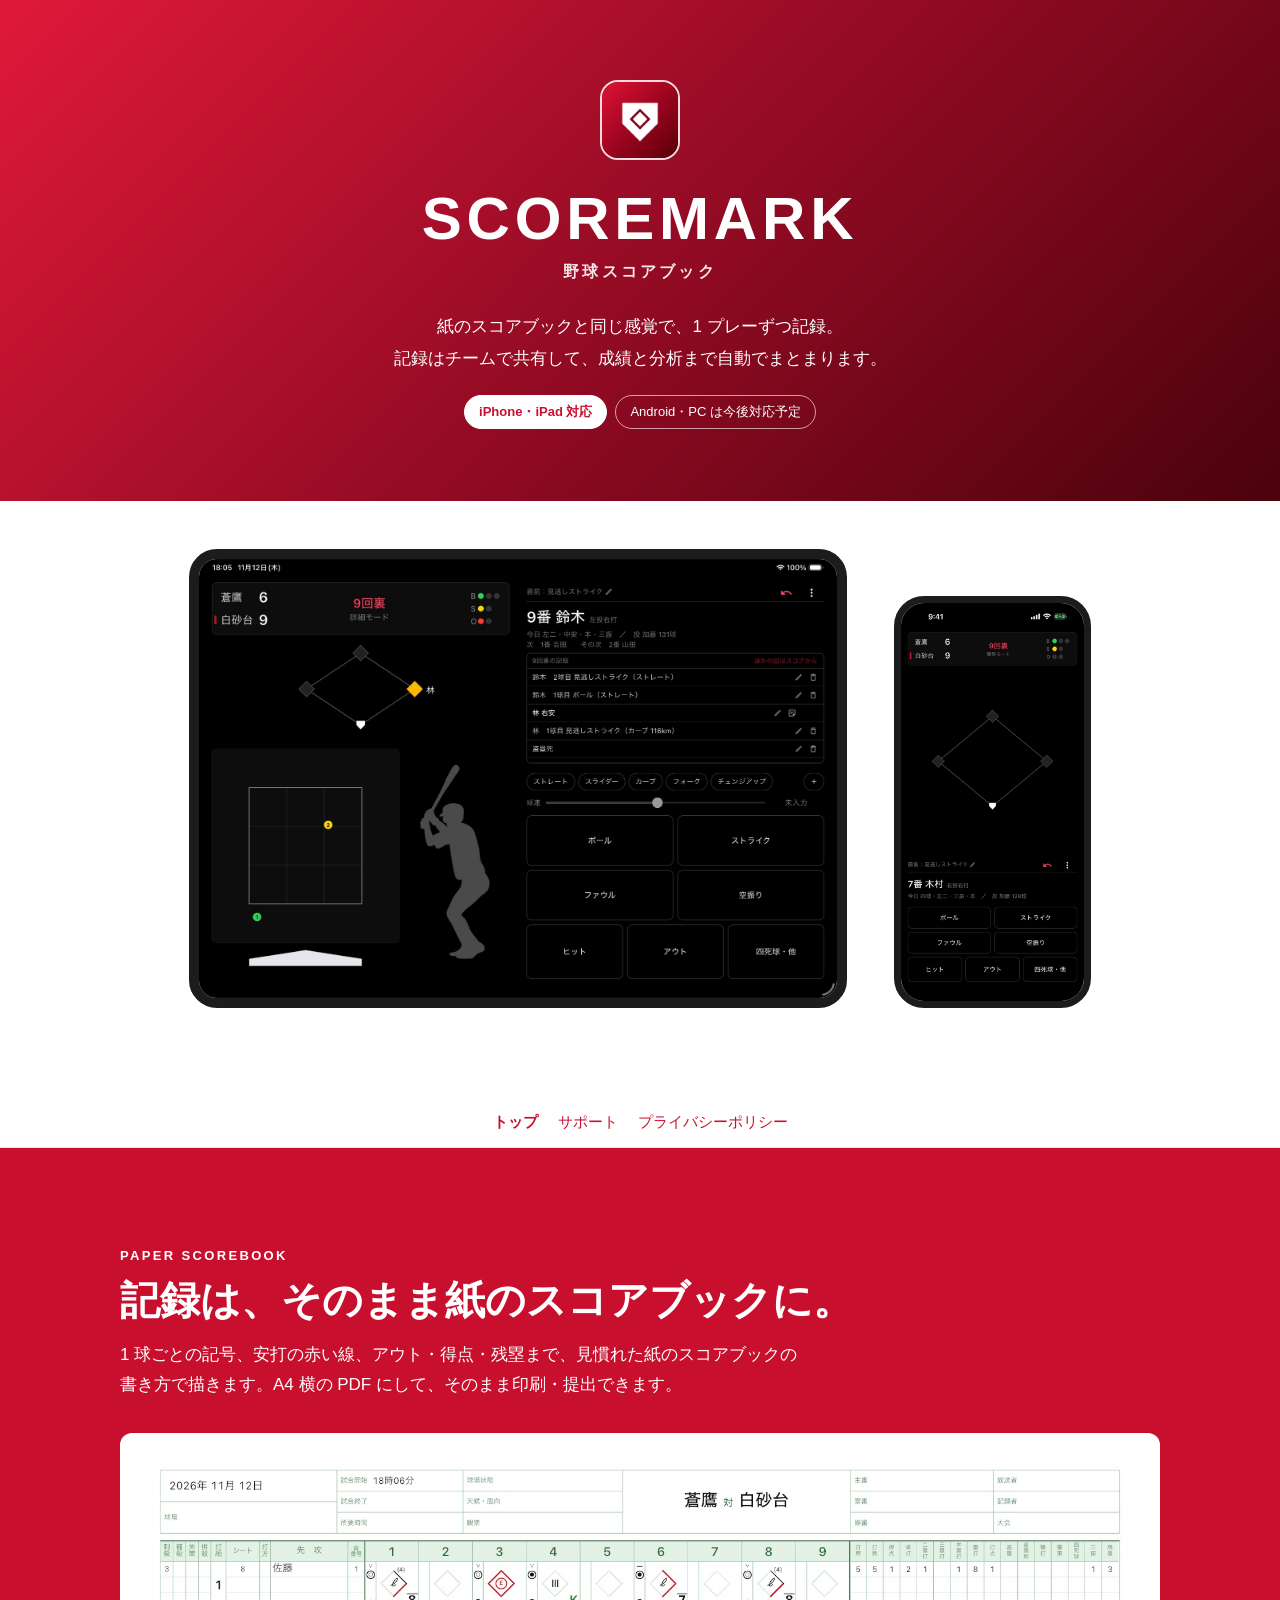
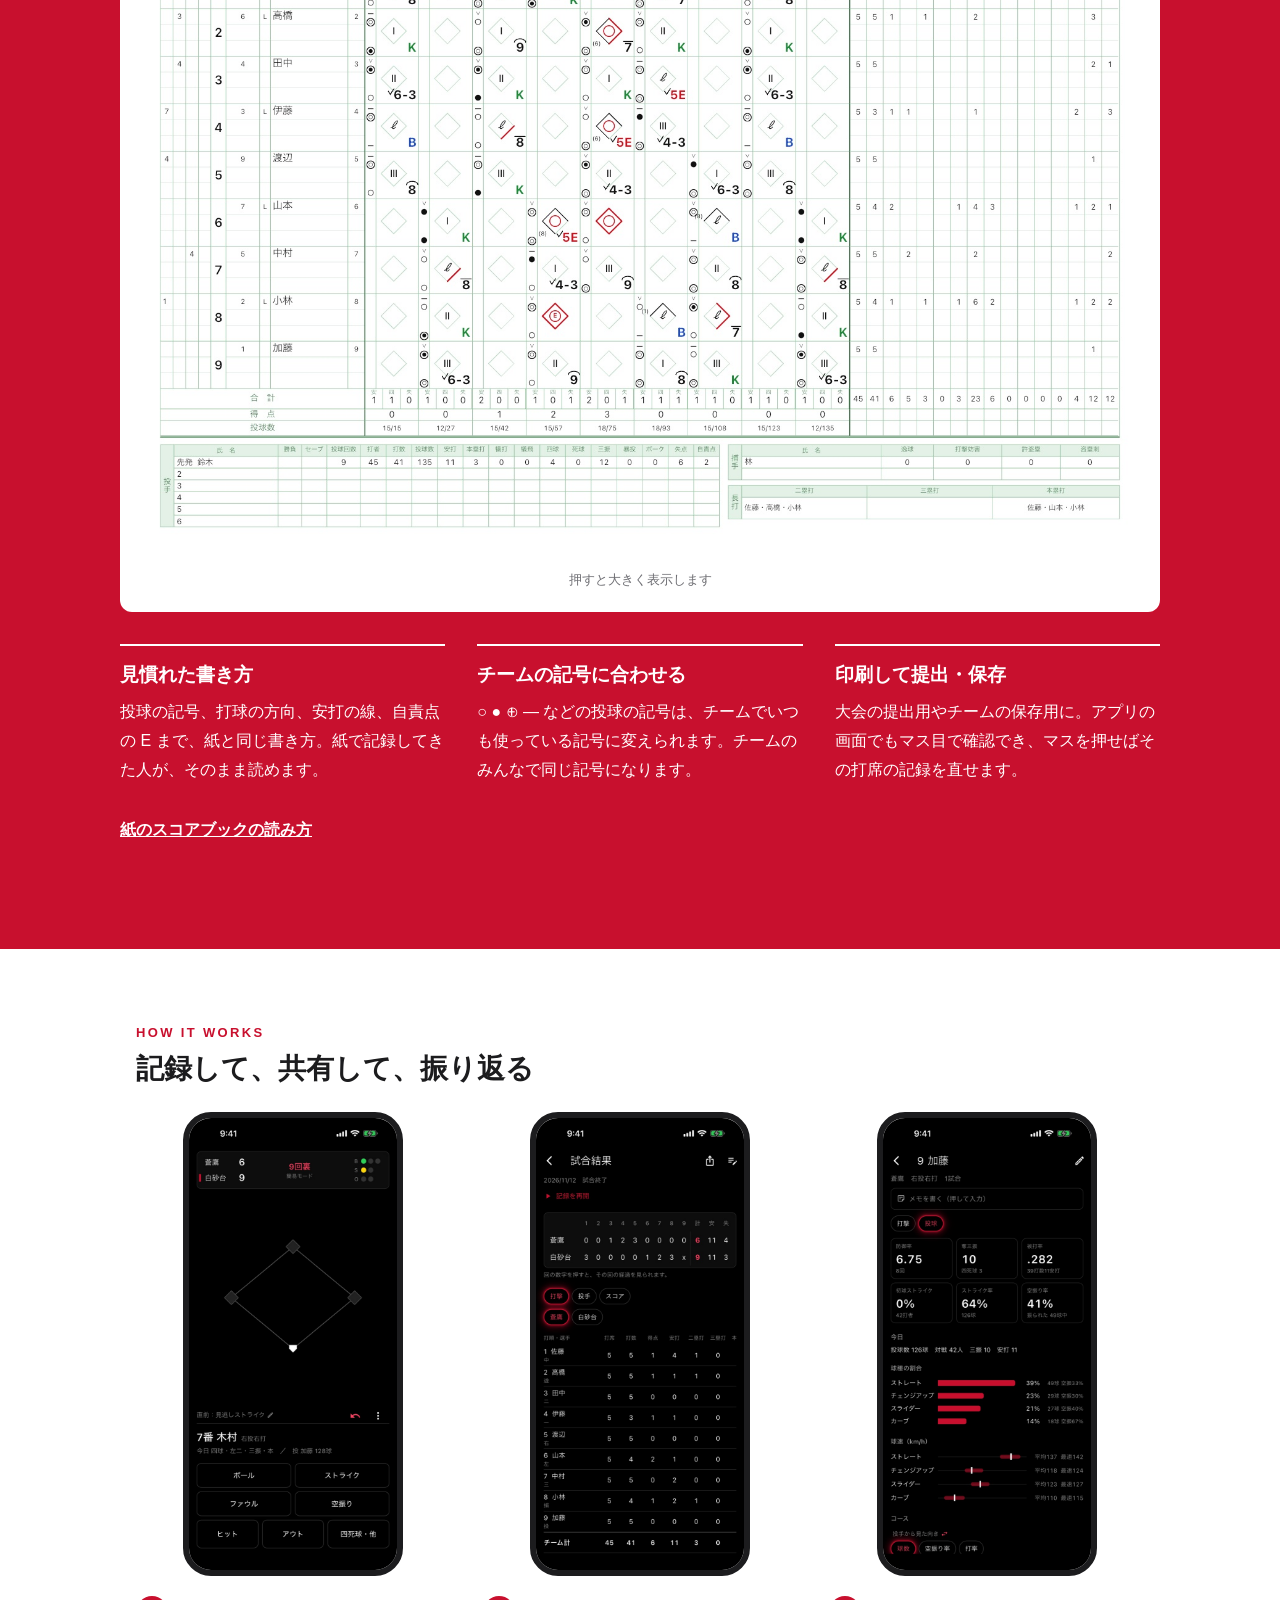
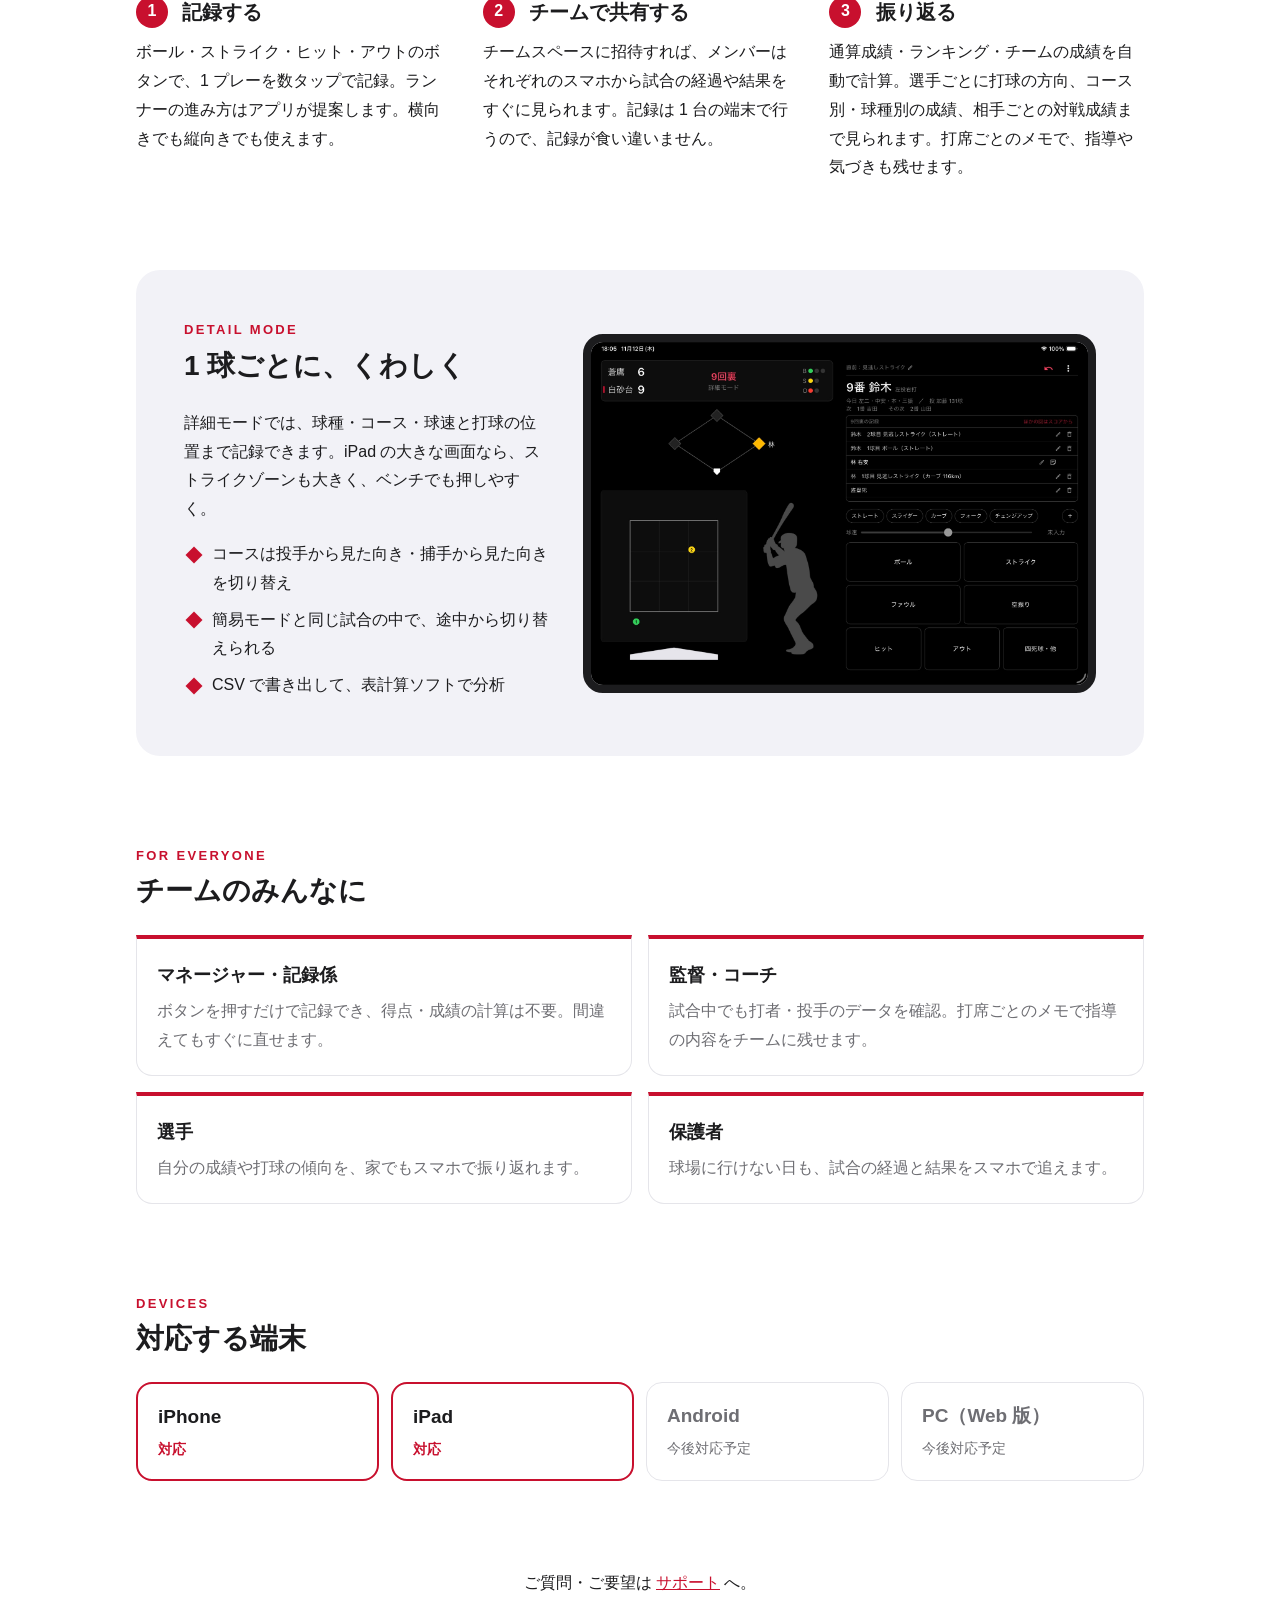
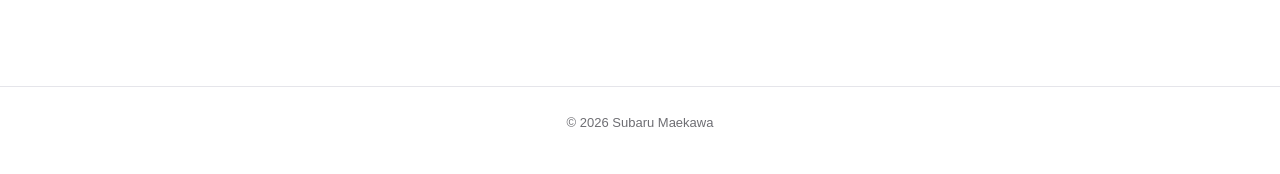
==== index.html @ ed5fb6fb "SCOREMARK の公開ページ（トップ・サポート・プライバシーポリシー） Co-Authored-By: Claude Opus 5.5 <noreply@anthropic.com>" ====
<!doctype html>
<html lang="ja">
<head>
  <meta charset="utf-8">
  <meta name="viewport" content="width=device-width, initial-scale=1">
  <title>SCOREMARK | 野球スコアブック</title>
  <meta name="description" content="SCOREMARK は、野球のスコアを 1 プレーずつ記録し、紙のスコアブックの形で印刷・チームで共有・振り返りができるスコアブックアプリです。">
  <meta name="theme-color" content="#C8102E">
  <link rel="icon" href="icon.png">
  <link rel="stylesheet" href="style.css">
</head>
<body>
  <header class="top-hero">
    <div class="top-hero-band">
    <div class="top-hero-text">
      <img class="top-icon" src="icon.png" alt="SCOREMARK のアイコン">
      <h1 class="wordmark">SCOREMARK</h1>
      <p class="tagline">野球スコアブック</p>
      <p class="top-lead"><span>紙のスコアブックと同じ感覚で、</span><span>1 プレーずつ記録。</span><br><span>記録はチームで共有して、</span><span>成績と分析まで</span><span>自動でまとまります。</span></p>
      <ul class="devices-badge">
        <li class="on">iPhone・iPad 対応</li>
        <li>Android・PC は今後対応予定</li>
      </ul>
    </div>
    </div>
    <div class="hero-devices">
      <img class="land" src="images/ipad.jpg" alt="iPad の横向きの記録画面（詳細モード）。ランナー、ストライクゾーンと投球の位置、球種・球速の入力" width="1600" height="1103">
      <img class="phone" src="images/record.jpg" alt="iPhone の縦向きの記録画面（簡易モード）。上にスコア、中央にランナーのダイヤモンド、下に入力ボタン" width="598" height="1300">
    </div>
  </header>

  <nav>
    <a href="./" aria-current="page">トップ</a>
    <a href="support.html">サポート</a>
    <a href="privacy.html">プライバシーポリシー</a>
  </nav>

  <section class="paper-band" aria-labelledby="paper-title">
    <div class="paper-inner">
      <p class="eyebrow">PAPER SCOREBOOK</p>
      <h2 class="section-title" id="paper-title"><span>記録は、そのまま</span><span>紙のスコアブックに。</span></h2>
      <p class="paper-lead">1 球ごとの記号、安打の赤い線、アウト・得点・残塁まで、見慣れた紙のスコアブックの書き方で描きます。A4 横の PDF にして、そのまま印刷・提出できます。</p>
      <figure class="paper-sheet">
        <a href="images/paper.jpg" id="paper-open"><img src="images/paper.jpg" alt="アプリが作った紙のスコアブック。打順と回のマスに、投球の記号、安打の線、アウトや得点の印が書かれている" width="1620" height="1146" loading="lazy"></a>
        <figcaption>押すと大きく表示します</figcaption>
      </figure>
      <ul class="paper-points">
        <li>
          <h3>見慣れた書き方</h3>
          <p>投球の記号、打球の方向、安打の線、自責点の E まで、紙と同じ書き方。紙で記録してきた人が、そのまま読めます。</p>
        </li>
        <li>
          <h3>チームの記号に合わせる</h3>
          <p>○ ● ⊕ ― などの投球の記号は、チームでいつも使っている記号に変えられます。チームのみんなで同じ記号になります。</p>
        </li>
        <li>
          <h3>印刷して提出・保存</h3>
          <p>大会の提出用やチームの保存用に。アプリの画面でもマス目で確認でき、マスを押せばその打席の記録を直せます。</p>
        </li>
      </ul>
      <p class="paper-more"><a href="support.html#scorebook">紙のスコアブックの読み方</a></p>
    </div>
  </section>

  <main class="wide">
    <section>
      <p class="eyebrow">HOW IT WORKS</p>
      <h2 class="section-title">記録して、共有して、振り返る</h2>
      <ol class="steps">
        <li>
          <img class="phone" src="images/record.jpg" alt="記録画面" width="598" height="1300" loading="lazy">
          <span class="step-no">1</span>
          <h3>記録する</h3>
          <p>ボール・ストライク・ヒット・アウトのボタンで、1 プレーを数タップで記録。ランナーの進み方はアプリが提案します。横向きでも縦向きでも使えます。</p>
        </li>
        <li>
          <img class="phone" src="images/result.jpg" alt="試合結果の画面。回ごとの得点と打撃成績" width="598" height="1300" loading="lazy">
          <span class="step-no">2</span>
          <h3>チームで共有する</h3>
          <p>チームスペースに招待すれば、メンバーはそれぞれのスマホから試合の経過や結果をすぐに見られます。記録は 1 台の端末で行うので、記録が食い違いません。</p>
        </li>
        <li>
          <img class="phone" src="images/player.jpg" alt="選手のデータの画面。防御率や球種の割合のグラフ" width="598" height="1300" loading="lazy">
          <span class="step-no">3</span>
          <h3>振り返る</h3>
          <p>通算成績・ランキング・チームの成績を自動で計算。選手ごとに打球の方向、コース別・球種別の成績、相手ごとの対戦成績まで見られます。打席ごとのメモで、指導や気づきも残せます。</p>
        </li>
      </ol>
    </section>

    <section class="feature">
      <div class="feature-text">
        <p class="eyebrow">DETAIL MODE</p>
        <h2 class="section-title">1 球ごとに、くわしく</h2>
        <p>詳細モードでは、球種・コース・球速と打球の位置まで記録できます。iPad の大きな画面なら、ストライクゾーンも大きく、ベンチでも押しやすく。</p>
        <ul class="checks">
          <li>コースは投手から見た向き・捕手から見た向きを切り替え</li>
          <li>簡易モードと同じ試合の中で、途中から切り替えられる</li>
          <li>CSV で書き出して、表計算ソフトで分析</li>
        </ul>
      </div>
      <img class="tablet" src="images/ipad.jpg" alt="iPad の横向きの記録画面。ランナー、ストライクゾーンと投球の位置、球種・球速の入力" width="1600" height="1103" loading="lazy">
    </section>

    <section>
      <p class="eyebrow">FOR EVERYONE</p>
      <h2 class="section-title">チームのみんなに</h2>
      <div class="people">
        <div class="person">
          <h3>マネージャー・記録係</h3>
          <p>ボタンを押すだけで記録でき、得点・成績の計算は不要。間違えてもすぐに直せます。</p>
        </div>
        <div class="person">
          <h3>監督・コーチ</h3>
          <p>試合中でも打者・投手のデータを確認。打席ごとのメモで指導の内容をチームに残せます。</p>
        </div>
        <div class="person">
          <h3>選手</h3>
          <p>自分の成績や打球の傾向を、家でもスマホで振り返れます。</p>
        </div>
        <div class="person">
          <h3>保護者</h3>
          <p>球場に行けない日も、試合の経過と結果をスマホで追えます。</p>
        </div>
      </div>
    </section>

    <section>
      <p class="eyebrow">DEVICES</p>
      <h2 class="section-title">対応する端末</h2>
      <ul class="device-list">
        <li class="on"><b>iPhone</b><span>対応</span></li>
        <li class="on"><b>iPad</b><span>対応</span></li>
        <li><b>Android</b><span>今後対応予定</span></li>
        <li><b>PC（Web 版）</b><span>今後対応予定</span></li>
      </ul>
    </section>

    <section class="closing">
      <p>ご質問・ご要望は <a href="support.html">サポート</a> へ。</p>
    </section>
  </main>

  <!-- 紙のスコアブックの拡大表示（閉じるボタン・枠の外・Esc で閉じる） -->
  <dialog id="paper-view" class="viewer" aria-label="紙のスコアブックの拡大表示">
    <div class="viewer-bar">
      <span>紙のスコアブック</span>
      <button type="button" class="viewer-close">閉じる</button>
    </div>
    <div class="viewer-body">
      <img src="images/paper.jpg" alt="アプリが作った紙のスコアブック（拡大）" width="1620" height="1146">
    </div>
  </dialog>
  <script>
    (function () {
      var open = document.getElementById('paper-open');
      var view = document.getElementById('paper-view');
      if (!open || !view || typeof view.showModal !== 'function') return; // 使えないブラウザでは画像そのものを開く
      open.addEventListener('click', function (e) { e.preventDefault(); view.showModal(); });
      view.querySelector('.viewer-close').addEventListener('click', function () { view.close(); });
      view.addEventListener('click', function (e) { if (e.target === view) view.close(); });
    })();
  </script>

  <footer>
    &copy; 2026 Subaru Maekawa
  </footer>
</body>
</html>
---- style.css ----
/* SCOREMARK 公開ページ共通スタイル
   外部フォント・外部スクリプトは読み込まない（プライバシーポリシーとの整合のため） */

:root {
  --red: #C8102E;
  --red-text: #C8102E;
  --bg: #FFFFFF;
  --text: #1C1C1E;
  --sub: #6E6E73;
  --line: #E5E5EA;
  --card: #F2F2F7;
}

@media (prefers-color-scheme: dark) {
  :root {
    --red-text: #FF4060;
    --bg: #000000;
    --text: #F2F2F7;
    --sub: #A1A1A6;
    --line: #38383A;
    --card: #1C1C1E;
  }
}

* { box-sizing: border-box; }

html { -webkit-text-size-adjust: 100%; }

body {
  margin: 0;
  background: var(--bg);
  color: var(--text);
  font-family: -apple-system, BlinkMacSystemFont, "Hiragino Sans", "Hiragino Kaku Gothic ProN", "Noto Sans JP", "Yu Gothic", sans-serif;
  line-height: 1.8;
  font-size: 16px;
}

a { color: var(--red-text); }

/* 上部：アイコンと同じ赤のグラデーション（印象を残す場所なので広い面を赤に） */
.hero {
  background: linear-gradient(135deg, #E0193A, #5A0310);
  color: #FFFFFF;
  padding: 56px 16px 48px;
  text-align: center;
}
.hero img {
  width: 96px;
  height: 96px;
  border-radius: 22px;
  border: 2px solid rgba(255, 255, 255, 0.85);
}
.hero h1 {
  margin: 16px 0 4px;
  font-size: 32px;
  letter-spacing: 0.06em;
}
.hero p {
  margin: 0;
  font-size: 17px;
  font-weight: 600;
}
.hero.small { padding: 32px 16px 28px; }
.hero.small img { width: 64px; height: 64px; border-radius: 15px; }
.hero.small h1 { font-size: 24px; letter-spacing: 0.02em; }

nav {
  display: flex;
  justify-content: center;
  gap: 20px;
  padding: 12px 16px;
  border-bottom: 1px solid var(--line);
  font-size: 15px;
}
nav a { text-decoration: none; }
nav a[aria-current="page"] { font-weight: 700; }

main {
  max-width: 720px;
  margin: 0 auto;
  padding: 8px 16px 48px;
}

h2 {
  margin: 36px 0 8px;
  font-size: 20px;
  border-left: 4px solid var(--red);
  padding-left: 10px;
}
h3 { margin: 20px 0 4px; font-size: 17px; }

.lead { font-size: 17px; }
.sub { color: var(--sub); font-size: 14px; }

.features { list-style: none; padding: 0; margin: 16px 0; display: grid; gap: 10px; }
.features li {
  background: var(--card);
  border-radius: 12px;
  padding: 12px 16px;
}
.features b { display: block; }

.faq dt { font-weight: 700; margin-top: 20px; }
.faq dd { margin: 4px 0 0; }

table { border-collapse: collapse; width: 100%; font-size: 15px; margin: 8px 0; }
th, td { border: 1px solid var(--line); padding: 8px 10px; text-align: left; vertical-align: top; }
th { background: var(--card); white-space: nowrap; }

.contact {
  background: var(--card);
  border-radius: 12px;
  padding: 16px;
}

footer {
  text-align: center;
  color: var(--sub);
  font-size: 13px;
  padding: 24px 16px 40px;
  border-top: 1px solid var(--line);
}

/* ---- トップページ ---- */

/* 上部：アプリと同じ黒の地に、赤を差す（アプリの画面写真がなじむように） */
/* 赤の地は文字と対応端末の印まで。端末の写真はページの地に置き、下の紙のスコアブックの赤い帯と続かないようにする */
.top-hero { text-align: center; padding: 0 16px 56px; }
.top-hero-band {
  background: linear-gradient(135deg, #E0193A 0%, #8E0A22 55%, #4A020D 100%);
  color: #FFFFFF;
  margin: 0 -16px;
  padding: 56px 16px 56px;
}
.top-hero-text { max-width: 760px; margin: 0 auto; }
.top-icon {
  width: 80px;
  height: 80px;
  border-radius: 18px;
  border: 2px solid rgba(255, 255, 255, 0.85);
}
.wordmark {
  margin: 16px 0 0;
  font-size: 46px;
  font-weight: 800;
  letter-spacing: 0.08em;
  line-height: 1.1;
}
.tagline {
  margin: 6px 0 0;
  font-size: 16px;
  font-weight: 600;
  letter-spacing: 0.2em;
  opacity: 0.9;
}
.top-lead span { display: inline-block; } /* 言葉の途中で折り返さない */
.top-lead {
  margin: 24px auto 0;
  max-width: 30em;
  font-size: 17px;
  line-height: 1.9;
}
.devices-badge {
  list-style: none;
  margin: 20px 0 0;
  padding: 0;
  display: flex;
  flex-wrap: wrap;
  justify-content: center;
  gap: 8px;
  font-size: 13px;
}
.devices-badge li {
  padding: 4px 14px;
  border: 1px solid rgba(255, 255, 255, 0.6);
  border-radius: 999px;
}
.devices-badge li.on { background: #FFFFFF; border-color: #FFFFFF; color: #C8102E; font-weight: 700; }

/* 横向き（iPad・詳細モード）と縦向き（iPhone・簡易モード）を、重ねずに並べる */
.hero-devices {
  max-width: 940px;
  margin: 48px auto 0;
  display: flex;
  justify-content: center;
  align-items: flex-end;
  gap: 5%;
}
.hero-devices .land {
  display: block;
  width: 70%;
  height: auto;
  border-radius: 16px;
  border: 5px solid #1C1C1E;
  background: #000000;
}
.hero-devices .phone {
  width: 21%;
  max-width: none;
  margin: 0;
  border-width: 4px;
  border-radius: 18px;
}
@media (min-width: 760px) {
  .top-hero { padding: 0 24px 88px; }
  .top-hero-band { margin: 0 -24px; padding: 80px 24px 72px; }
  .wordmark { font-size: 60px; }
  .hero-devices .land { border-radius: 28px; border-width: 10px; }
  .hero-devices .phone { border-radius: 30px; border-width: 7px; }
}

/* 紙のスコアブック：一番の売りなので、赤の帯を広く使い、白い紙を大きく見せる */
.paper-band {
  background: #C8102E;
  color: #FFFFFF;
  margin: 0;
  padding: 72px 16px 80px;
}
.paper-inner { max-width: 1040px; margin: 0 auto; }
.paper-band .eyebrow { color: #FFFFFF; opacity: 1; }
.paper-band .section-title { font-size: 32px; margin-bottom: 12px; }
.paper-band .section-title span { display: inline-block; }
.paper-lead { max-width: 40em; margin: 0 0 32px; font-size: 17px; }
.paper-sheet {
  margin: 0;
  background: #FFFFFF;
  border-radius: 12px;
  padding: 12px;
}
.paper-sheet img { display: block; width: 100%; height: auto; }
.paper-sheet figcaption { margin-top: 8px; color: #6E6E73; font-size: 13px; text-align: center; }
.paper-points {
  list-style: none;
  margin: 32px 0 0;
  padding: 0;
  display: grid;
  grid-template-columns: 1fr;
  gap: 24px;
}
.paper-points li { border-top: 2px solid #FFFFFF; padding-top: 12px; }
.paper-points h3 { margin: 0 0 6px; font-size: 19px; }
.paper-points p { margin: 0; }
.paper-more { margin: 32px 0 0; font-weight: 700; }
.paper-more a { color: #FFFFFF; }
@media (min-width: 760px) {
  .paper-band { padding: 96px 24px 104px; }
  .paper-band .section-title { font-size: 40px; }
  .paper-sheet { padding: 20px; }
  .paper-points { grid-template-columns: repeat(3, 1fr); gap: 32px; }
}

/* 画面の写真：端末の枠のように角を丸め、細い枠で囲む */
.phone {
  display: block;
  width: 100%;
  max-width: 260px;
  height: auto;
  margin: 0 auto;
  border-radius: 28px;
  border: 6px solid #1C1C1E;
  background: #000000;
}

main.wide { max-width: 1040px; padding-top: 72px; }

section { margin: 0 0 88px; }

.eyebrow {
  margin: 0;
  color: var(--red-text);
  font-size: 13px;
  font-weight: 700;
  letter-spacing: 0.18em;
}
.section-title {
  margin: 4px 0 24px;
  padding: 0;
  border: none;
  font-size: 28px;
  line-height: 1.4;
}

.steps {
  list-style: none;
  padding: 0;
  margin: 0;
  display: grid;
  grid-template-columns: 1fr;
  gap: 48px;
}
.steps li { position: relative; }
.steps .phone { max-width: 220px; }
.step-no {
  display: inline-flex;
  align-items: center;
  justify-content: center;
  width: 32px;
  height: 32px;
  margin-top: 20px;
  border-radius: 50%;
  background: var(--red);
  color: #FFFFFF;
  font-weight: 700;
}
.steps h3 { display: inline-block; margin: 0 0 0 10px; font-size: 20px; vertical-align: middle; }
.steps p { margin: 8px 0 0; }
@media (min-width: 760px) {
  .steps { grid-template-columns: repeat(3, 1fr); gap: 32px; }
}

.feature {
  display: grid;
  grid-template-columns: 1fr;
  gap: 32px;
  align-items: center;
  background: var(--card);
  border-radius: 24px;
  padding: 40px 24px;
}
.feature .phone { max-width: 240px; }
.tablet {
  display: block;
  width: 100%;
  height: auto;
  border-radius: 20px;
  border: 8px solid #1C1C1E;
  background: #000000;
}
@media (min-width: 760px) {
  .feature { grid-template-columns: 1fr 1.4fr; padding: 48px; }
}
.checks { list-style: none; padding: 0; margin: 16px 0 0; }
.checks li { position: relative; padding-left: 28px; margin: 8px 0; }
.checks li::before {
  content: "";
  position: absolute;
  left: 4px;
  top: 0.55em;
  width: 12px;
  height: 12px;
  background: var(--red);
  transform: rotate(45deg); /* ひし形（ダイヤモンド）の印 */
}

.people {
  display: grid;
  grid-template-columns: 1fr;
  gap: 16px;
}
@media (min-width: 600px) { .people { grid-template-columns: 1fr 1fr; } }
.person {
  border: 1px solid var(--line);
  border-top: 4px solid var(--red);
  border-radius: 0 0 16px 16px;
  padding: 20px;
}
.person h3 { margin: 0 0 6px; font-size: 18px; }
.person p { margin: 0; color: var(--sub); }

.closing { text-align: center; margin-bottom: 40px; }

.device-list {
  list-style: none;
  margin: 0;
  padding: 0;
  display: grid;
  grid-template-columns: 1fr 1fr;
  gap: 12px;
}
@media (min-width: 760px) { .device-list { grid-template-columns: repeat(4, 1fr); } }
.device-list li {
  border: 1px solid var(--line);
  border-radius: 16px;
  padding: 16px 20px;
  color: var(--sub);
}
.device-list b { display: block; font-size: 19px; }
.device-list span { font-size: 14px; }
.device-list li.on { border: 2px solid var(--red); color: var(--text); }
.device-list li.on span { color: var(--red-text); font-weight: 700; }

/* 紙のスコアブックの拡大表示 */
.viewer {
  width: min(96vw, 1400px);
  max-width: none;
  max-height: 92vh;
  padding: 0;
  border: none;
  border-radius: 12px;
  background: #FFFFFF;
  color: #1C1C1E;
  overflow: hidden;
}
.viewer[open] { display: flex; flex-direction: column; }
.viewer::backdrop { background: rgba(0, 0, 0, 0.8); }
.viewer-bar {
  display: flex;
  align-items: center;
  justify-content: space-between;
  padding: 8px 8px 8px 16px;
  border-bottom: 1px solid #E5E5EA;
  font-weight: 700;
}
.viewer-close {
  font: inherit;
  font-size: 15px;
  padding: 8px 18px;
  border: none;
  border-radius: 999px;
  background: #C8102E;
  color: #FFFFFF;
  cursor: pointer;
}
.viewer-body { overflow: auto; padding: 8px; }
.viewer-body img { display: block; width: 100%; min-width: 900px; height: auto; } /* スマホでは横に動かして見る */
@media (min-width: 960px) { .viewer-body img { min-width: 0; } }
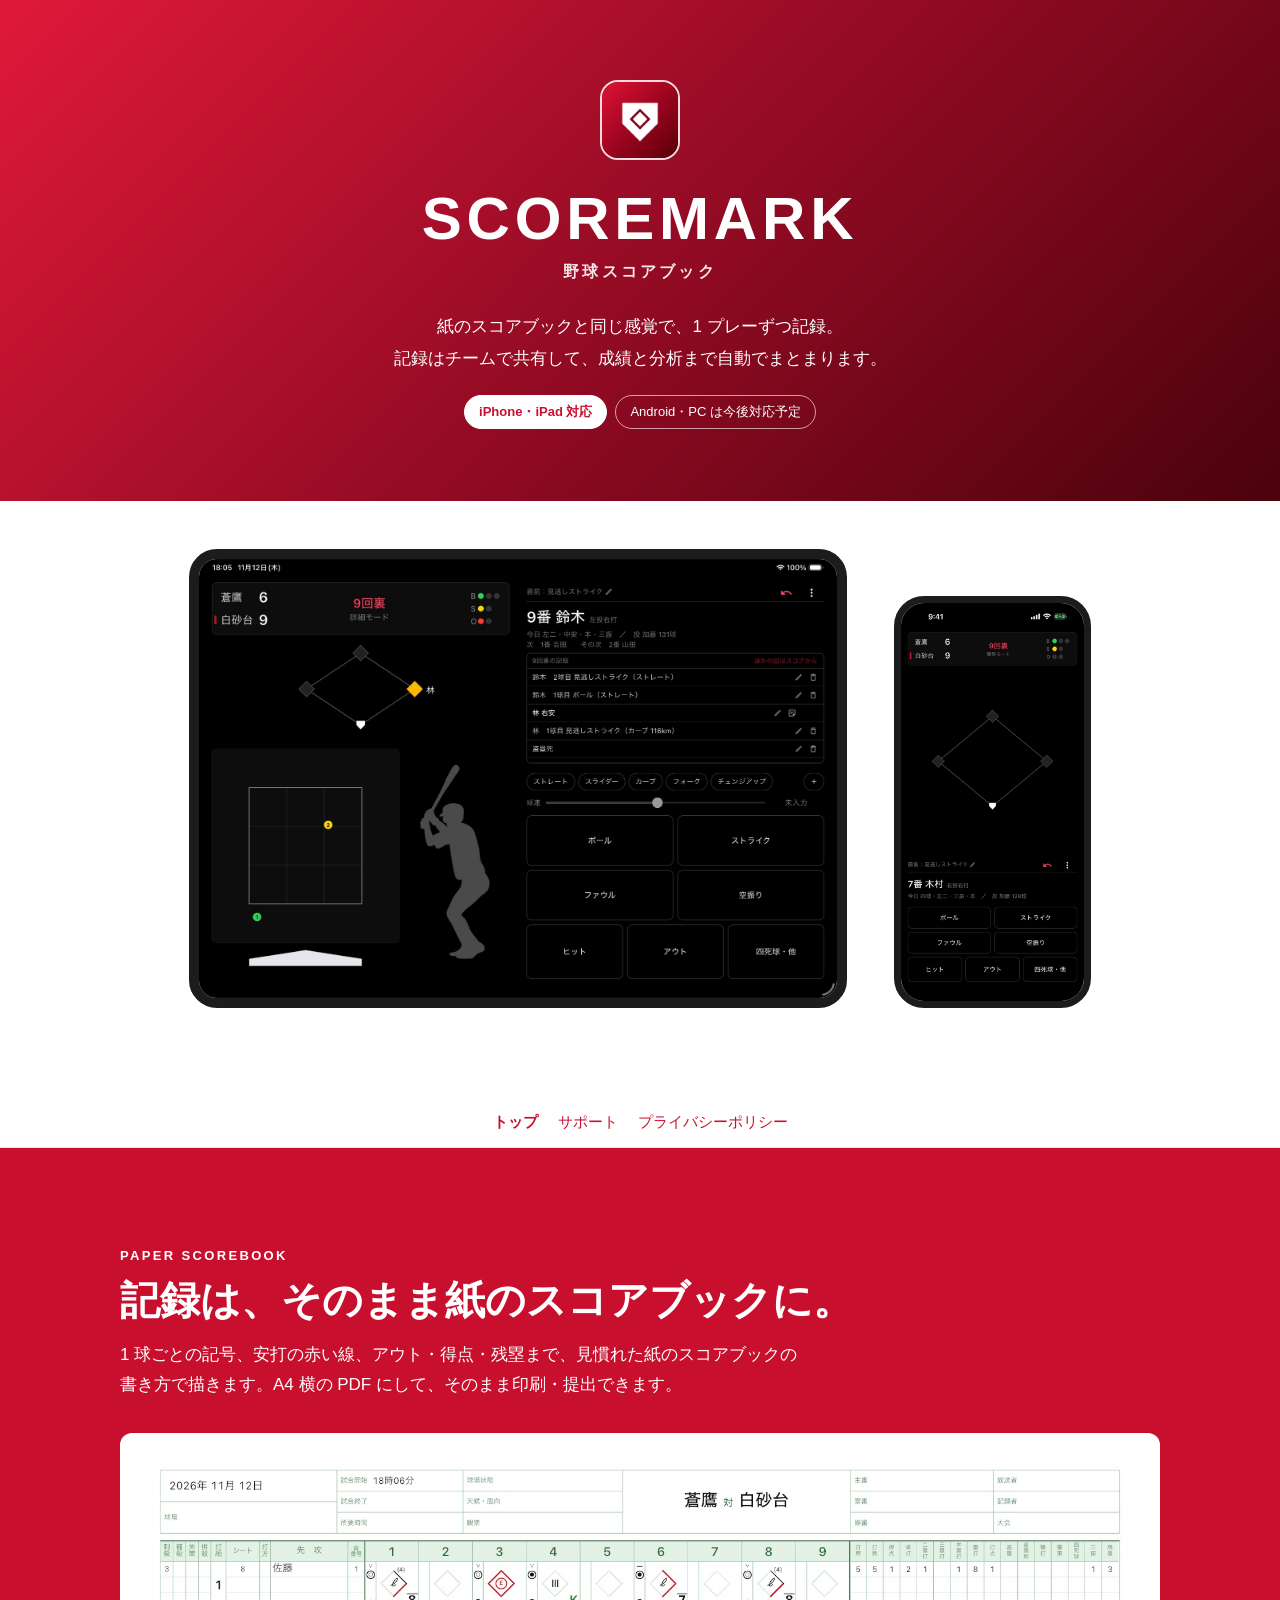
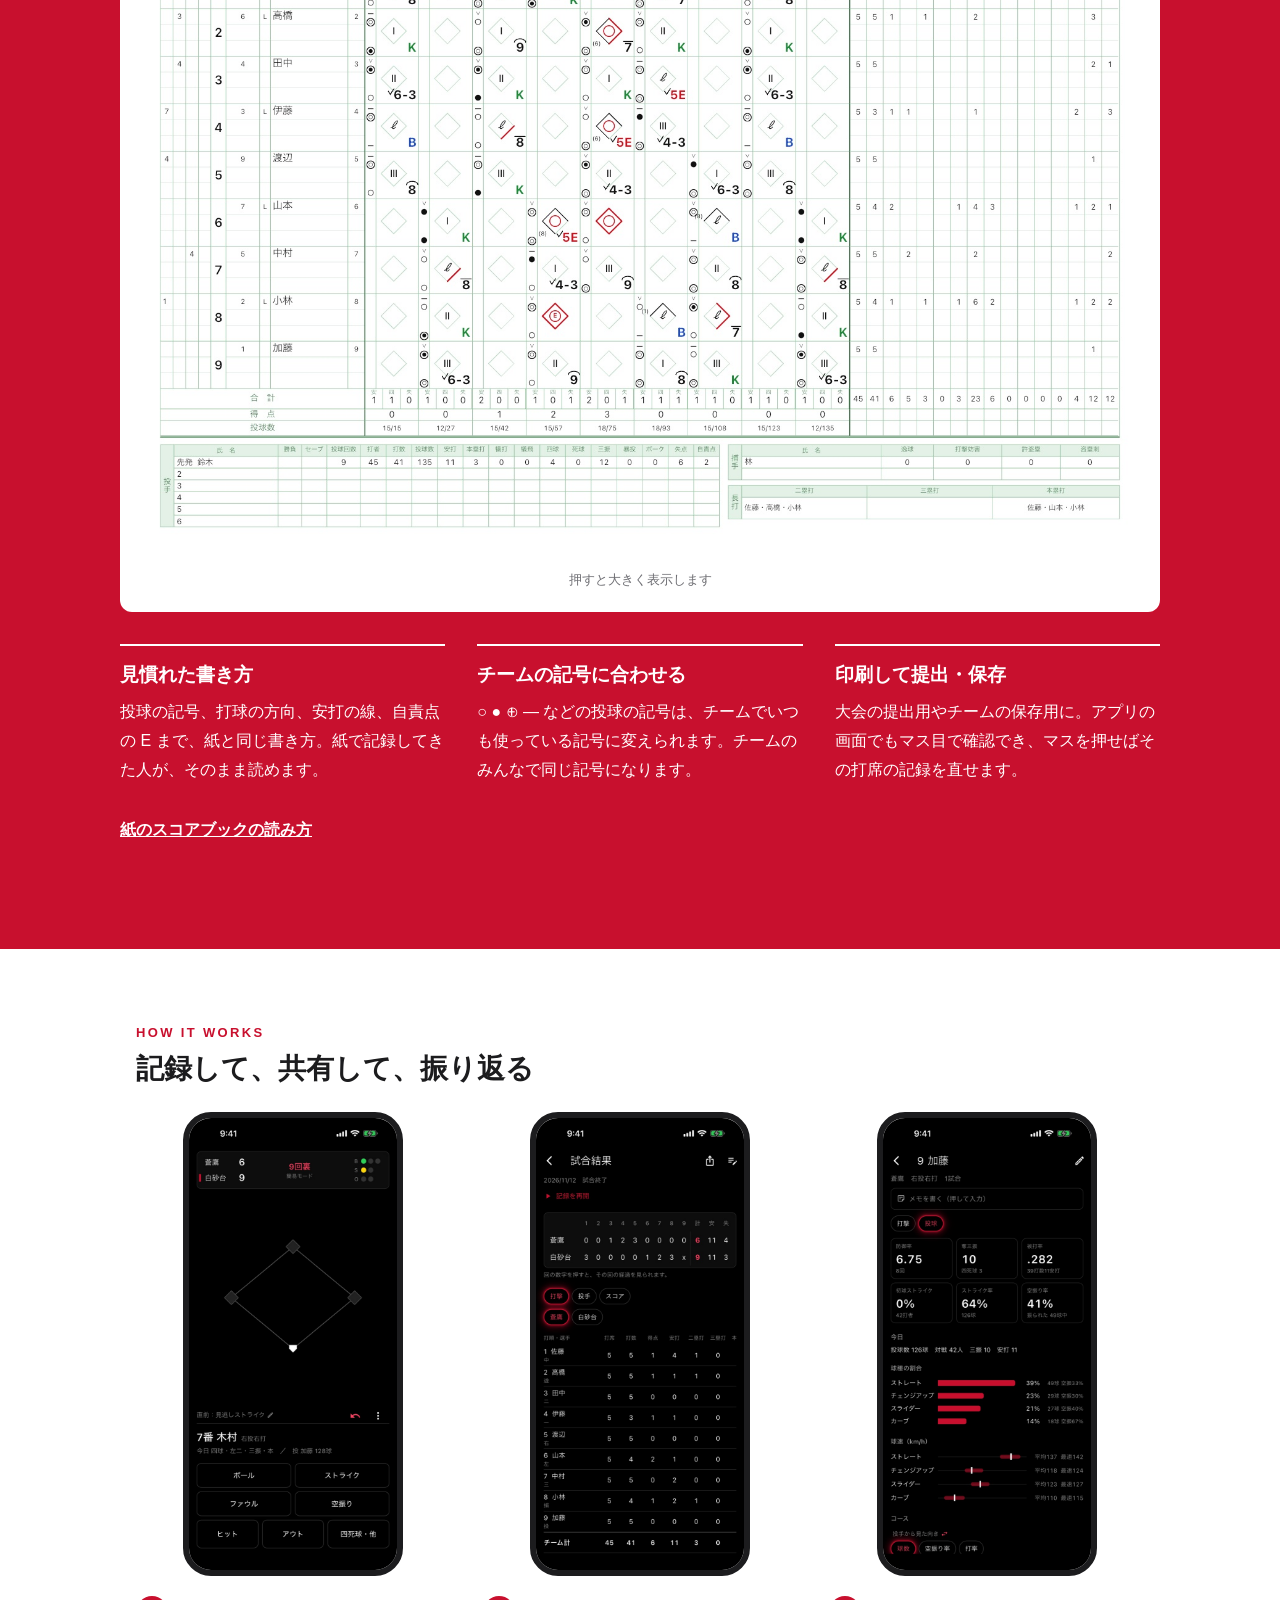
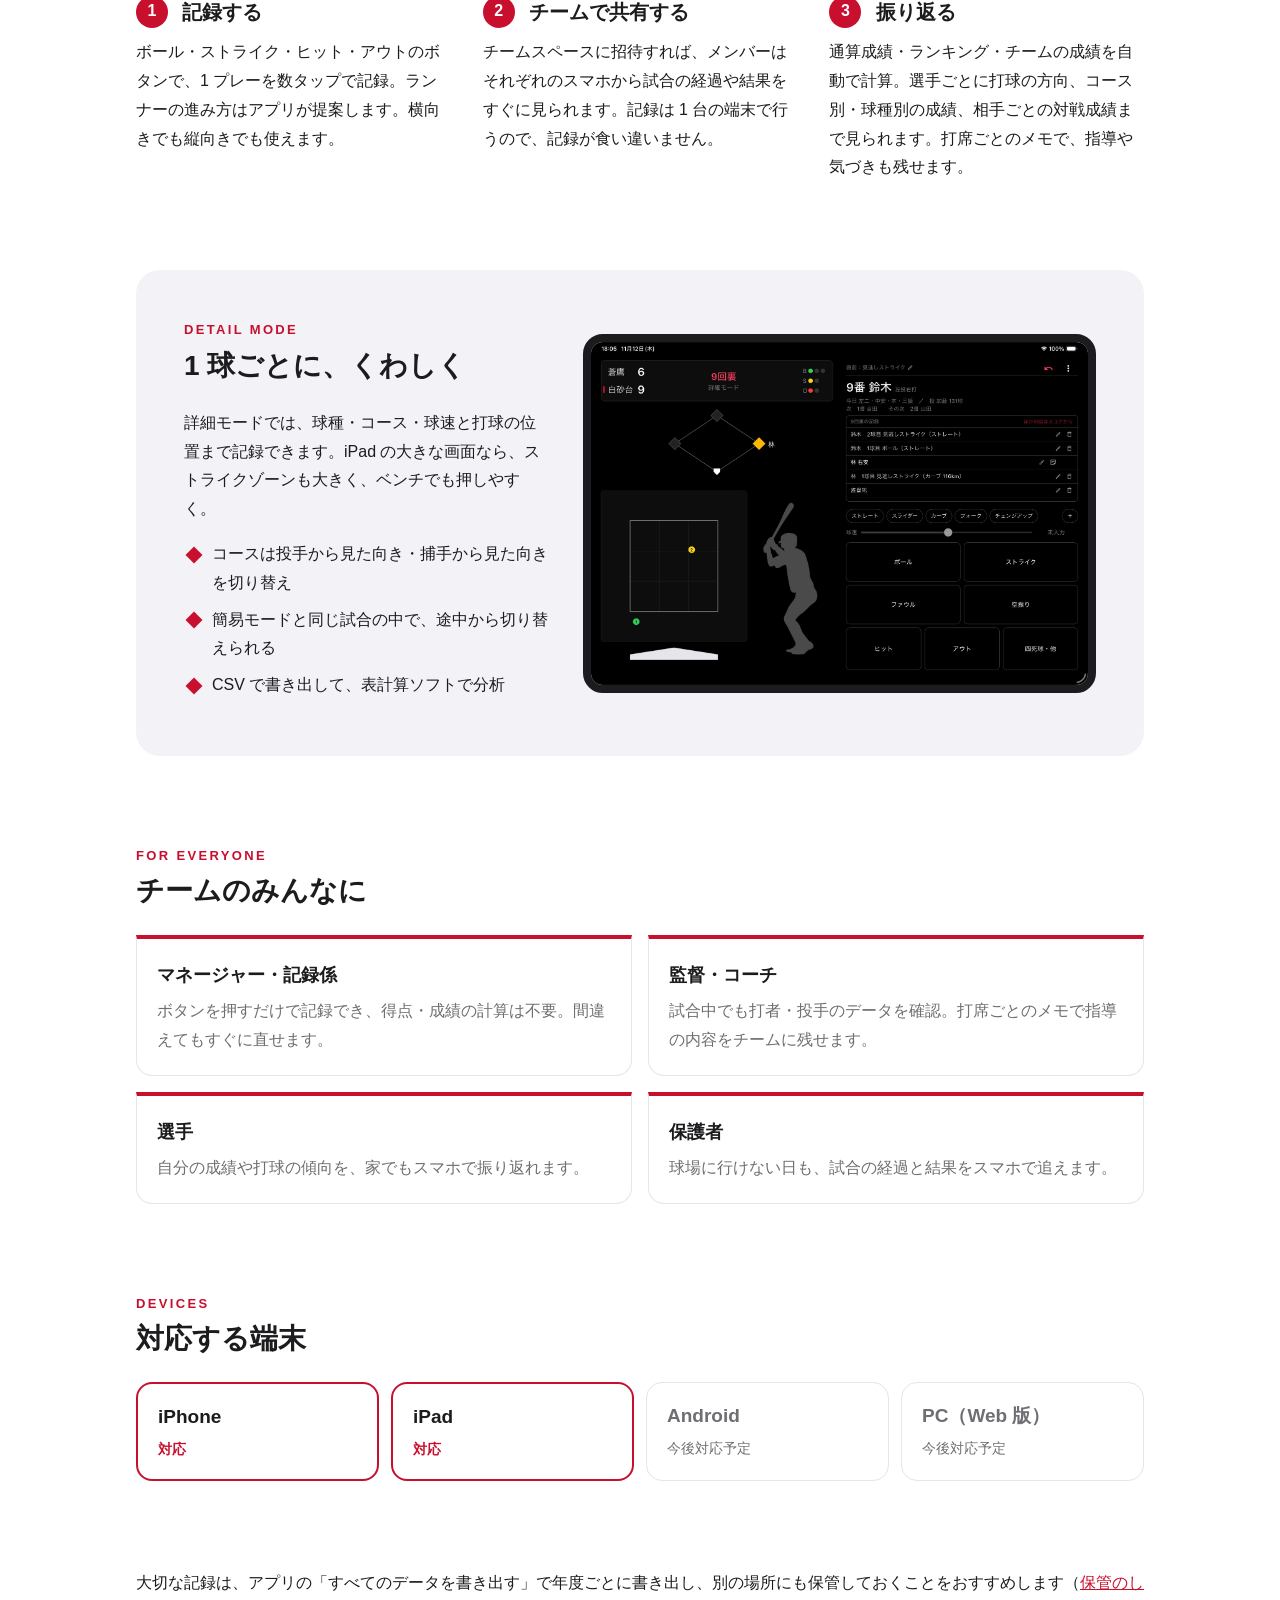
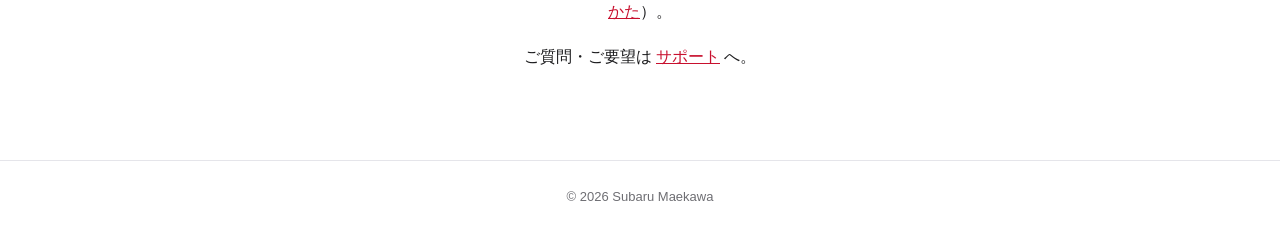
==== commit 1ab19fc9: "データを手元にも保管する案内を足した Co-Authored-By: Claude Opus 5.5 <noreply@anthropic.com>" ====
--- a/index.html
+++ b/index.html
@@ -137,6 +137,7 @@
     </section>
 
     <section class="closing">
+      <p>大切な記録は、アプリの「すべてのデータを書き出す」で年度ごとに書き出し、別の場所にも保管しておくことをおすすめします（<a href="support.html#backup">保管のしかた</a>）。</p>
       <p>ご質問・ご要望は <a href="support.html">サポート</a> へ。</p>
     </section>
   </main>
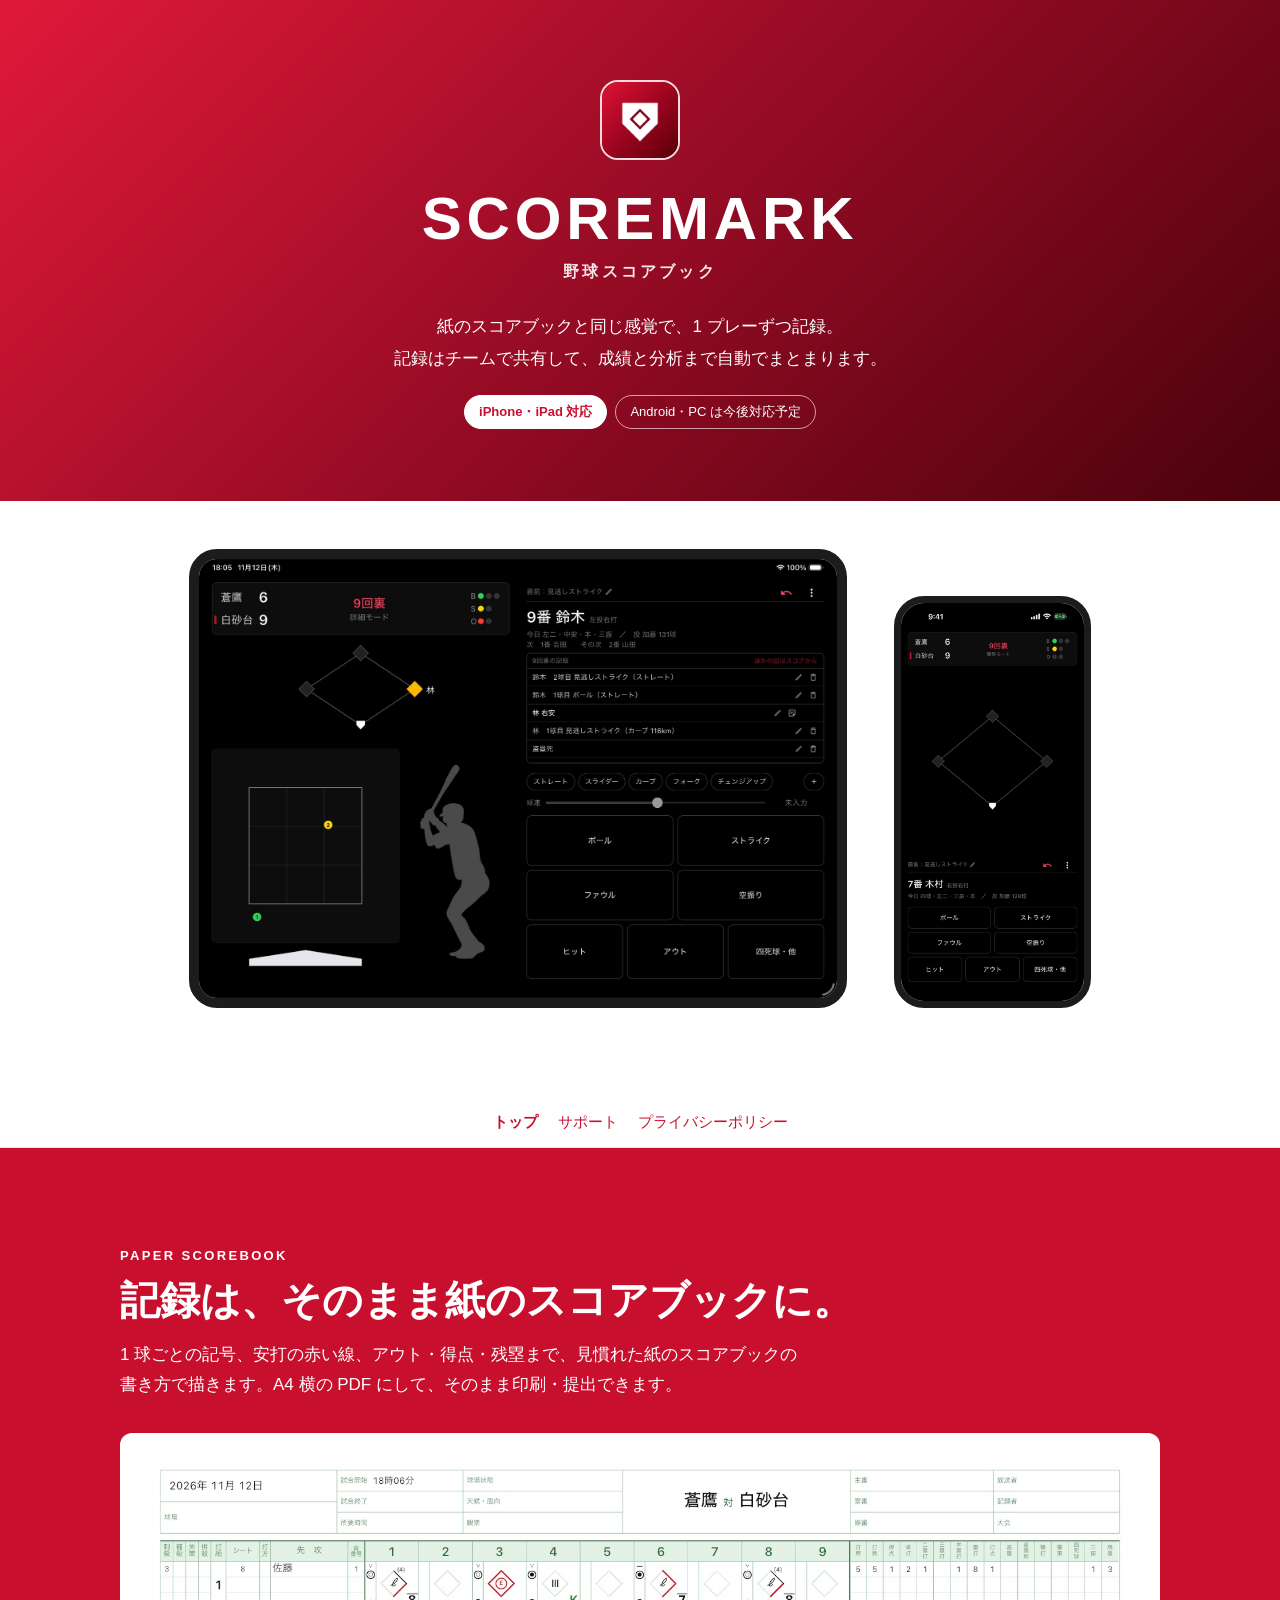
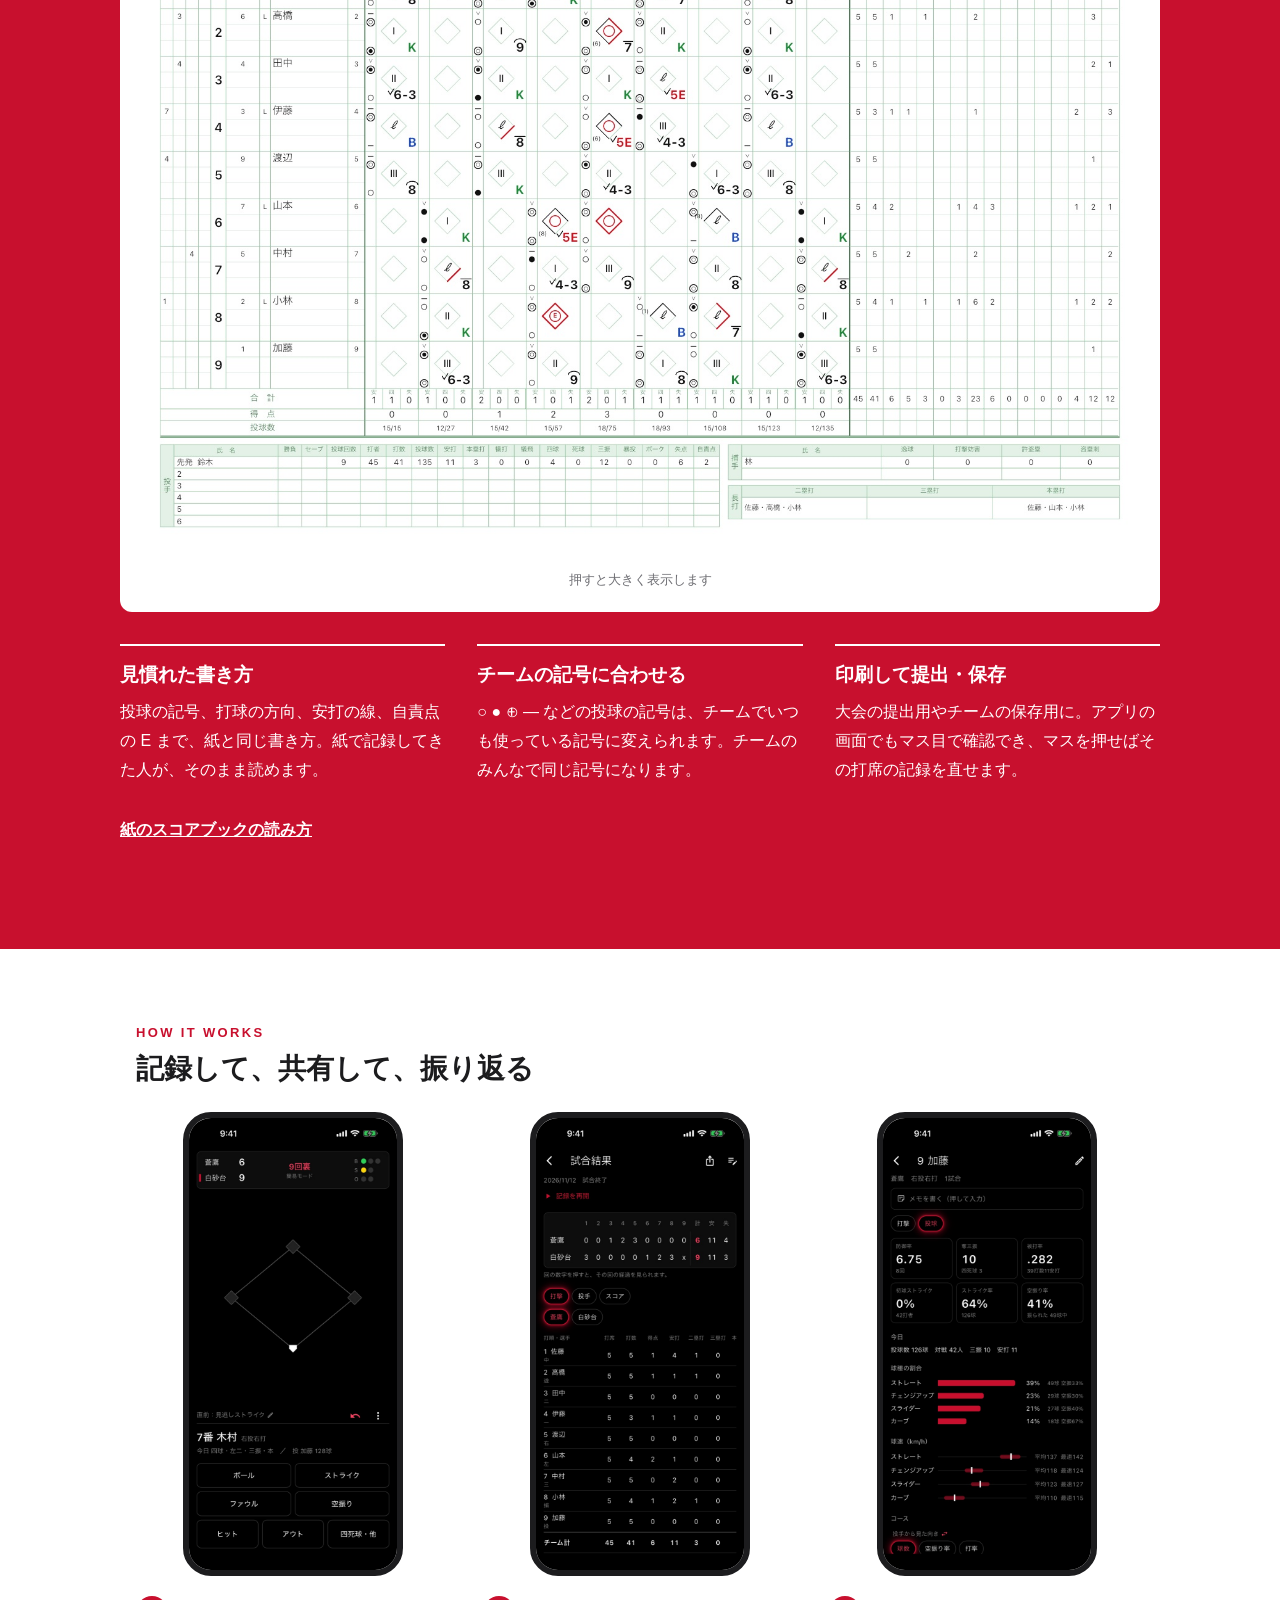
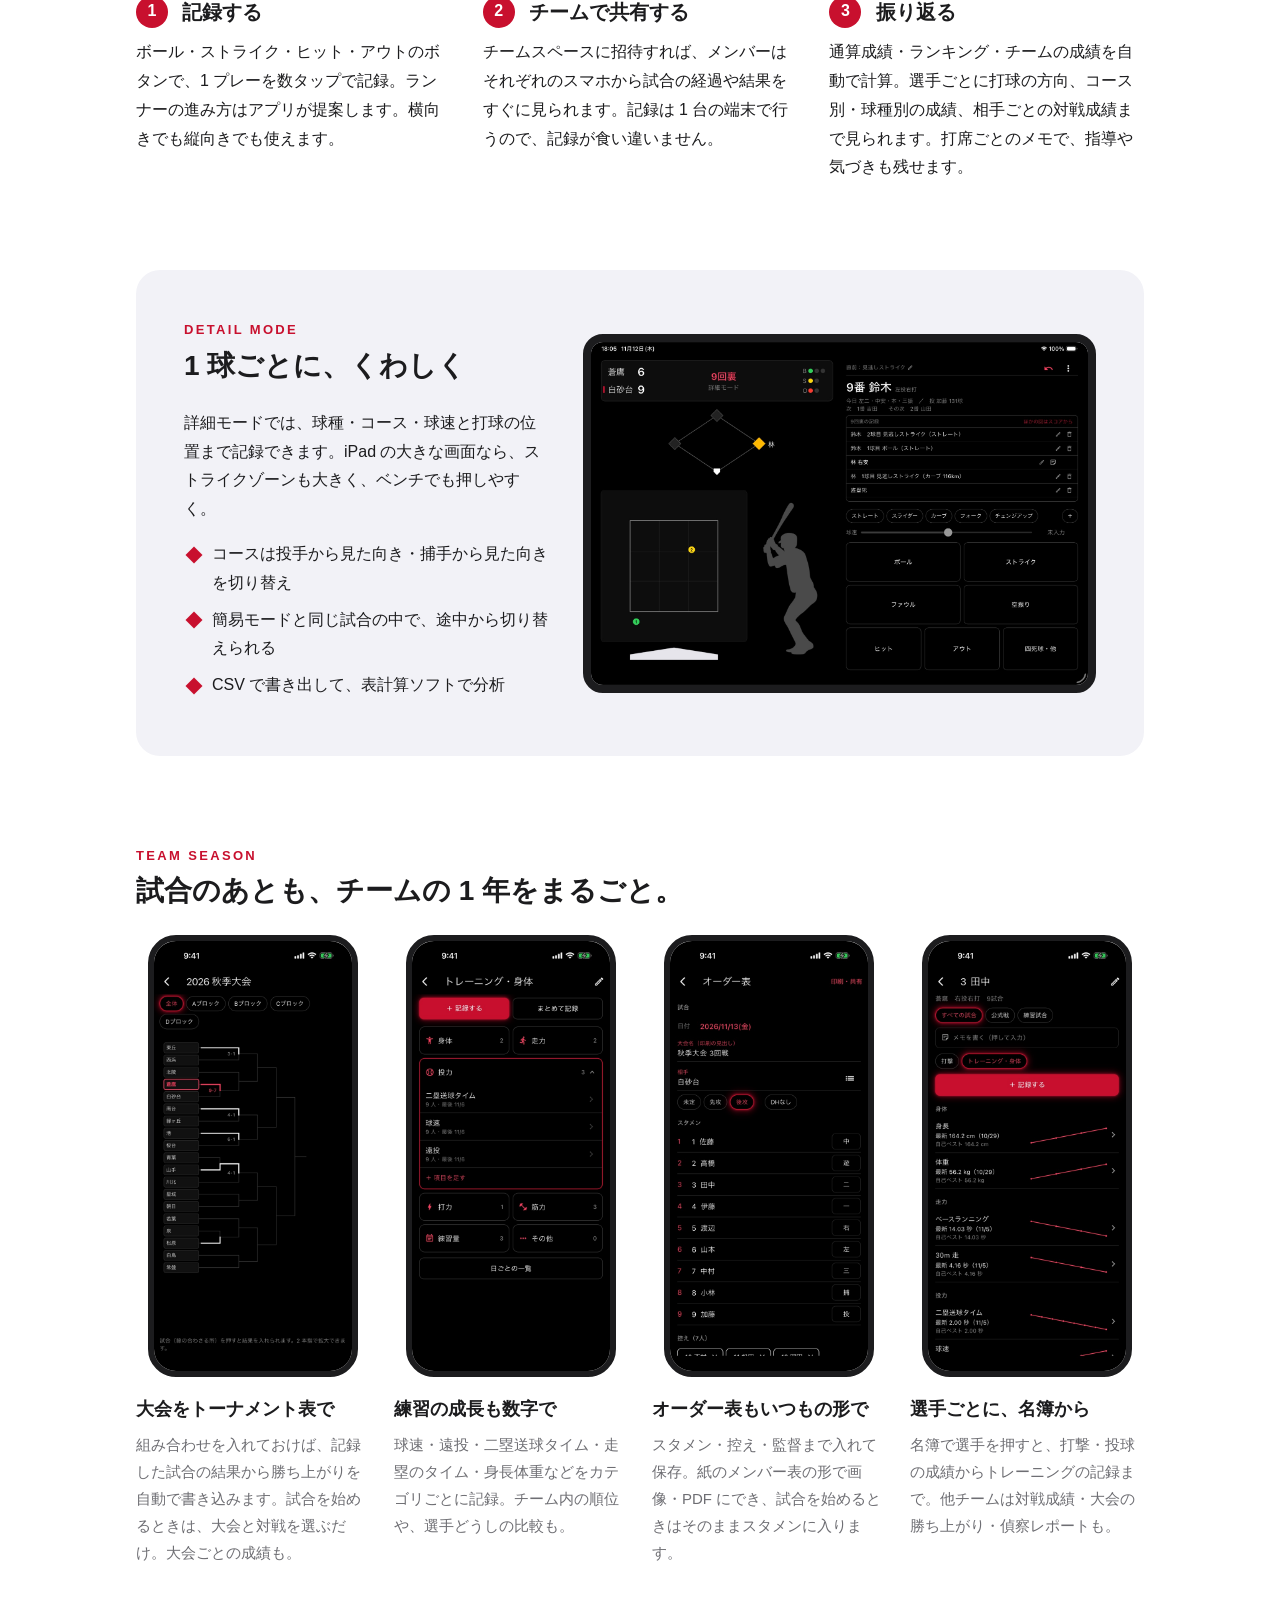
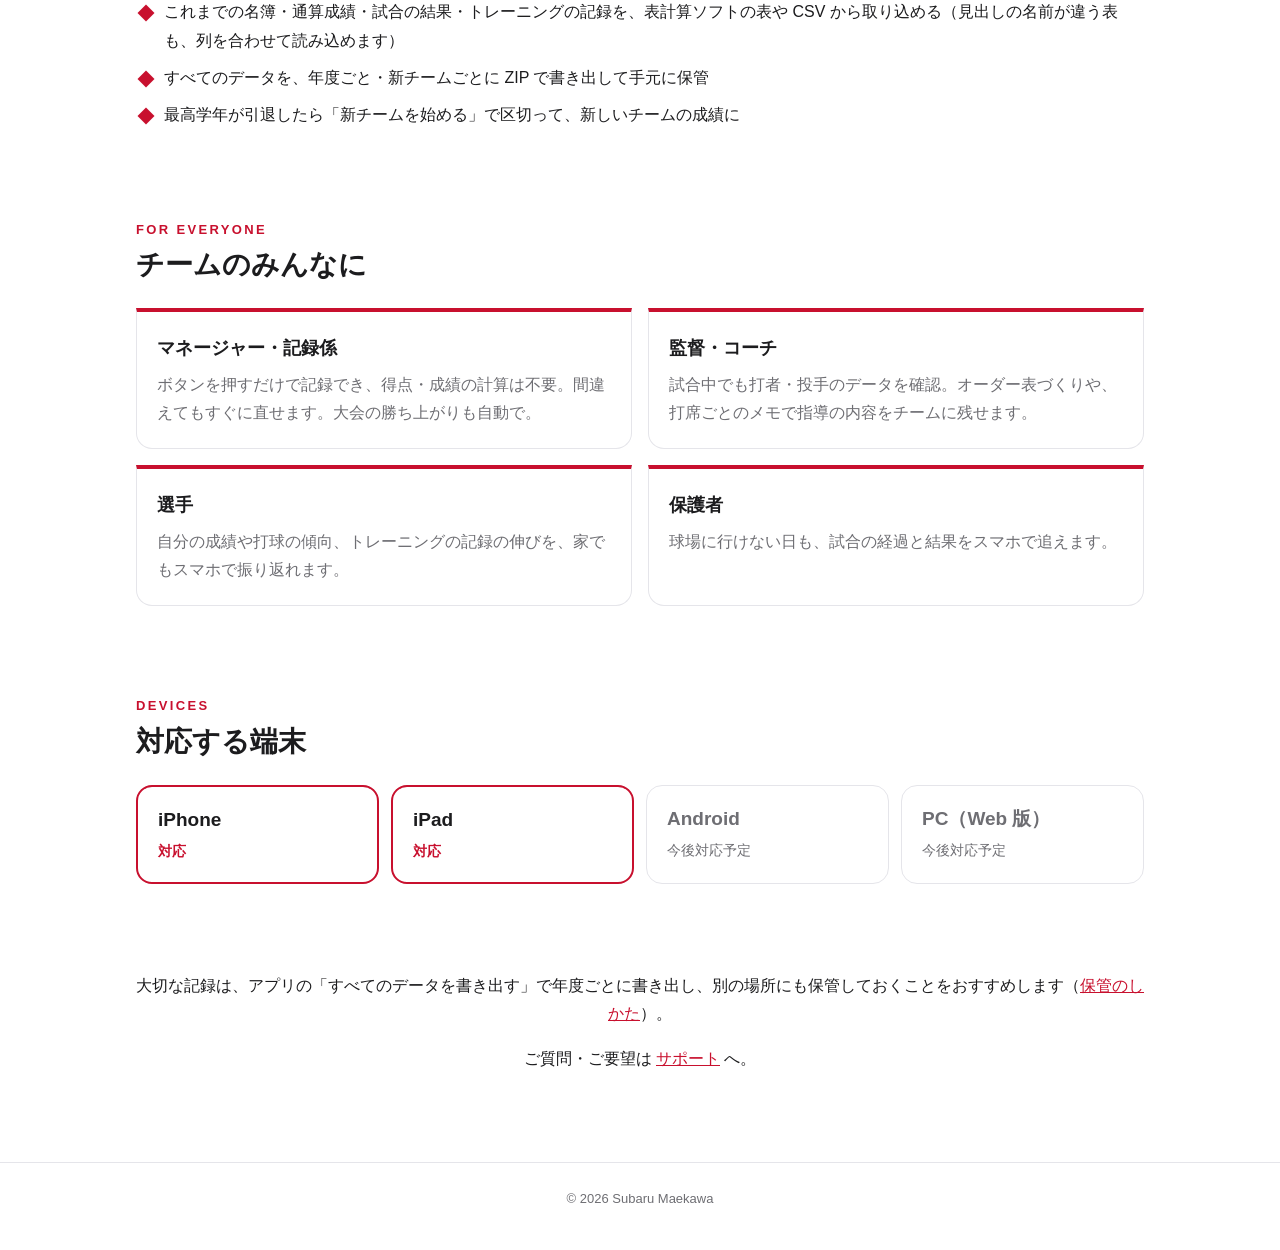
==== commit 43ee7443: "1.1.0 に合わせてトップ・サポート・プライバシーポリシーを更新した" ====
--- a/index.html
+++ b/index.html
@@ -103,20 +103,52 @@
     </section>
 
     <section>
+      <p class="eyebrow">TEAM SEASON</p>
+      <h2 class="section-title"><span>試合のあとも、</span><span>チームの 1 年を</span><span>まるごと。</span></h2>
+      <ul class="cards">
+        <li>
+          <img class="phone" src="images/tournament.jpg" alt="大会のトーナメント表。勝ち上がりの線とスコア、自チームが赤で示されている" width="598" height="1300" loading="lazy">
+          <h3>大会をトーナメント表で</h3>
+          <p>組み合わせを入れておけば、記録した試合の結果から勝ち上がりを自動で書き込みます。試合を始めるときは、大会と対戦を選ぶだけ。大会ごとの成績も。</p>
+        </li>
+        <li>
+          <img class="phone" src="images/training.jpg" alt="トレーニング・身体の画面。身体・走力・投力などのカテゴリと、二塁送球タイム・球速・遠投の項目" width="598" height="1300" loading="lazy">
+          <h3>練習の成長も数字で</h3>
+          <p>球速・遠投・二塁送球タイム・走塁のタイム・身長体重などをカテゴリごとに記録。チーム内の順位や、選手どうしの比較も。</p>
+        </li>
+        <li>
+          <img class="phone" src="images/lineup.jpg" alt="オーダー表の作成画面。打順・守備位置・選手名と控えの選手" width="598" height="1300" loading="lazy">
+          <h3>オーダー表もいつもの形で</h3>
+          <p>スタメン・控え・監督まで入れて保存。紙のメンバー表の形で画像・PDF にでき、試合を始めるときはそのままスタメンに入ります。</p>
+        </li>
+        <li>
+          <img class="phone" src="images/player_training.jpg" alt="選手の画面。身長・体重・走塁のタイムなどの推移のグラフ" width="598" height="1300" loading="lazy">
+          <h3>選手ごとに、名簿から</h3>
+          <p>名簿で選手を押すと、打撃・投球の成績からトレーニングの記録まで。他チームは対戦成績・大会の勝ち上がり・偵察レポートも。</p>
+        </li>
+      </ul>
+      <ul class="checks">
+        <li>これまでの名簿・通算成績・試合の結果・トレーニングの記録を、表計算ソフトの表や CSV から取り込める（見出しの名前が違う表も、列を合わせて読み込めます）</li>
+        <li>すべてのデータを、年度ごと・新チームごとに ZIP で書き出して手元に保管</li>
+        <li>最高学年が引退したら「新チームを始める」で区切って、新しいチームの成績に</li>
+      </ul>
+    </section>
+
+    <section>
       <p class="eyebrow">FOR EVERYONE</p>
       <h2 class="section-title">チームのみんなに</h2>
       <div class="people">
         <div class="person">
           <h3>マネージャー・記録係</h3>
-          <p>ボタンを押すだけで記録でき、得点・成績の計算は不要。間違えてもすぐに直せます。</p>
+          <p>ボタンを押すだけで記録でき、得点・成績の計算は不要。間違えてもすぐに直せます。大会の勝ち上がりも自動で。</p>
         </div>
         <div class="person">
           <h3>監督・コーチ</h3>
-          <p>試合中でも打者・投手のデータを確認。打席ごとのメモで指導の内容をチームに残せます。</p>
+          <p>試合中でも打者・投手のデータを確認。オーダー表づくりや、打席ごとのメモで指導の内容をチームに残せます。</p>
         </div>
         <div class="person">
           <h3>選手</h3>
-          <p>自分の成績や打球の傾向を、家でもスマホで振り返れます。</p>
+          <p>自分の成績や打球の傾向、トレーニングの記録の伸びを、家でもスマホで振り返れます。</p>
         </div>
         <div class="person">
           <h3>保護者</h3>
--- a/style.css
+++ b/style.css
@@ -219,7 +219,7 @@
 .paper-inner { max-width: 1040px; margin: 0 auto; }
 .paper-band .eyebrow { color: #FFFFFF; opacity: 1; }
 .paper-band .section-title { font-size: 32px; margin-bottom: 12px; }
-.paper-band .section-title span { display: inline-block; }
+.section-title span { display: inline-block; }
 .paper-lead { max-width: 40em; margin: 0 0 32px; font-size: 17px; }
 .paper-sheet {
   margin: 0;
@@ -308,6 +308,26 @@
   .steps { grid-template-columns: repeat(3, 1fr); gap: 32px; }
 }
 
+/* チームの 1 年（大会・トレーニングなど）：スマホでは 1 列、広い画面では 4 列 */
+.cards {
+  list-style: none;
+  padding: 0;
+  margin: 0 0 32px;
+  display: grid;
+  grid-template-columns: 1fr;
+  gap: 40px;
+}
+.cards .phone { max-width: 200px; }
+.cards h3 { margin: 16px 0 0; font-size: 18px; }
+.cards p { margin: 6px 0 0; color: var(--sub); font-size: 15px; }
+@media (min-width: 560px) {
+  .cards { grid-template-columns: 1fr 1fr; gap: 40px 24px; }
+}
+@media (min-width: 960px) {
+  .cards { grid-template-columns: repeat(4, 1fr); }
+  .cards .phone { max-width: 210px; }
+}
+
 .feature {
   display: grid;
   grid-template-columns: 1fr;
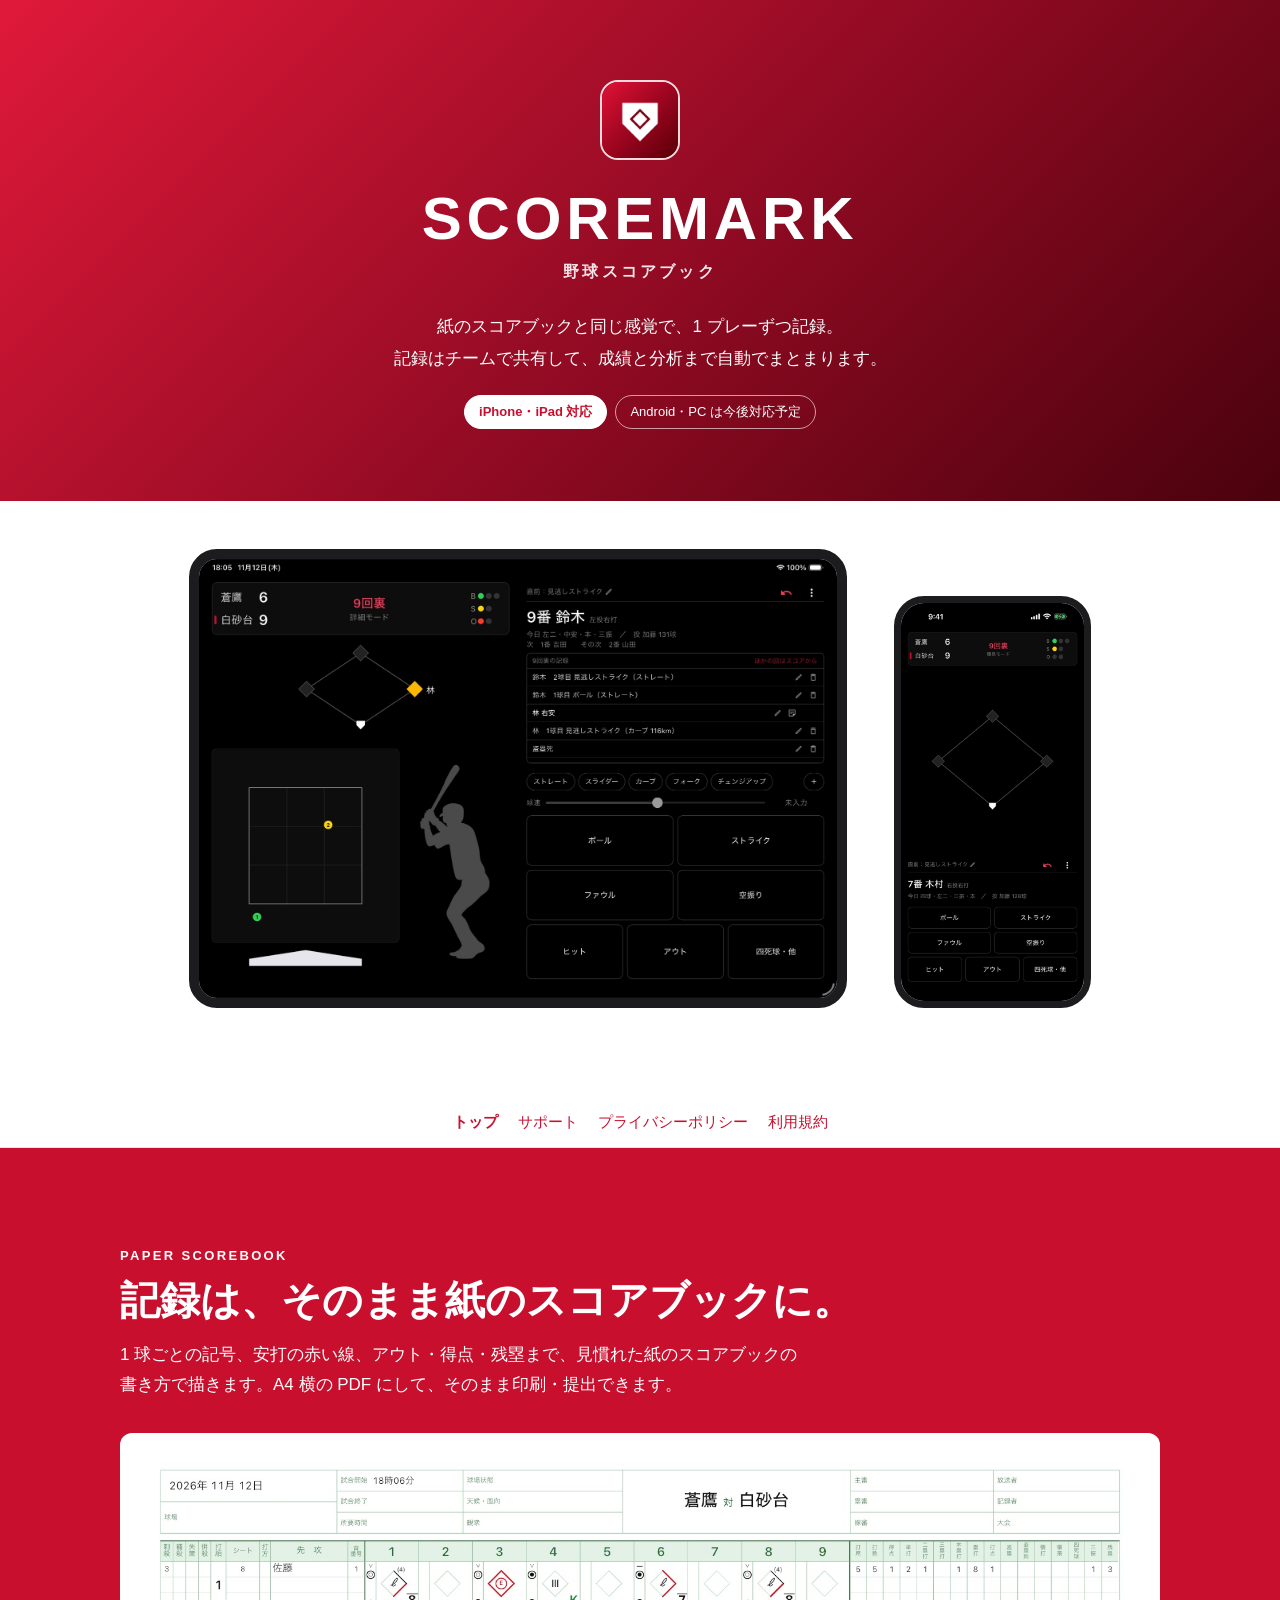
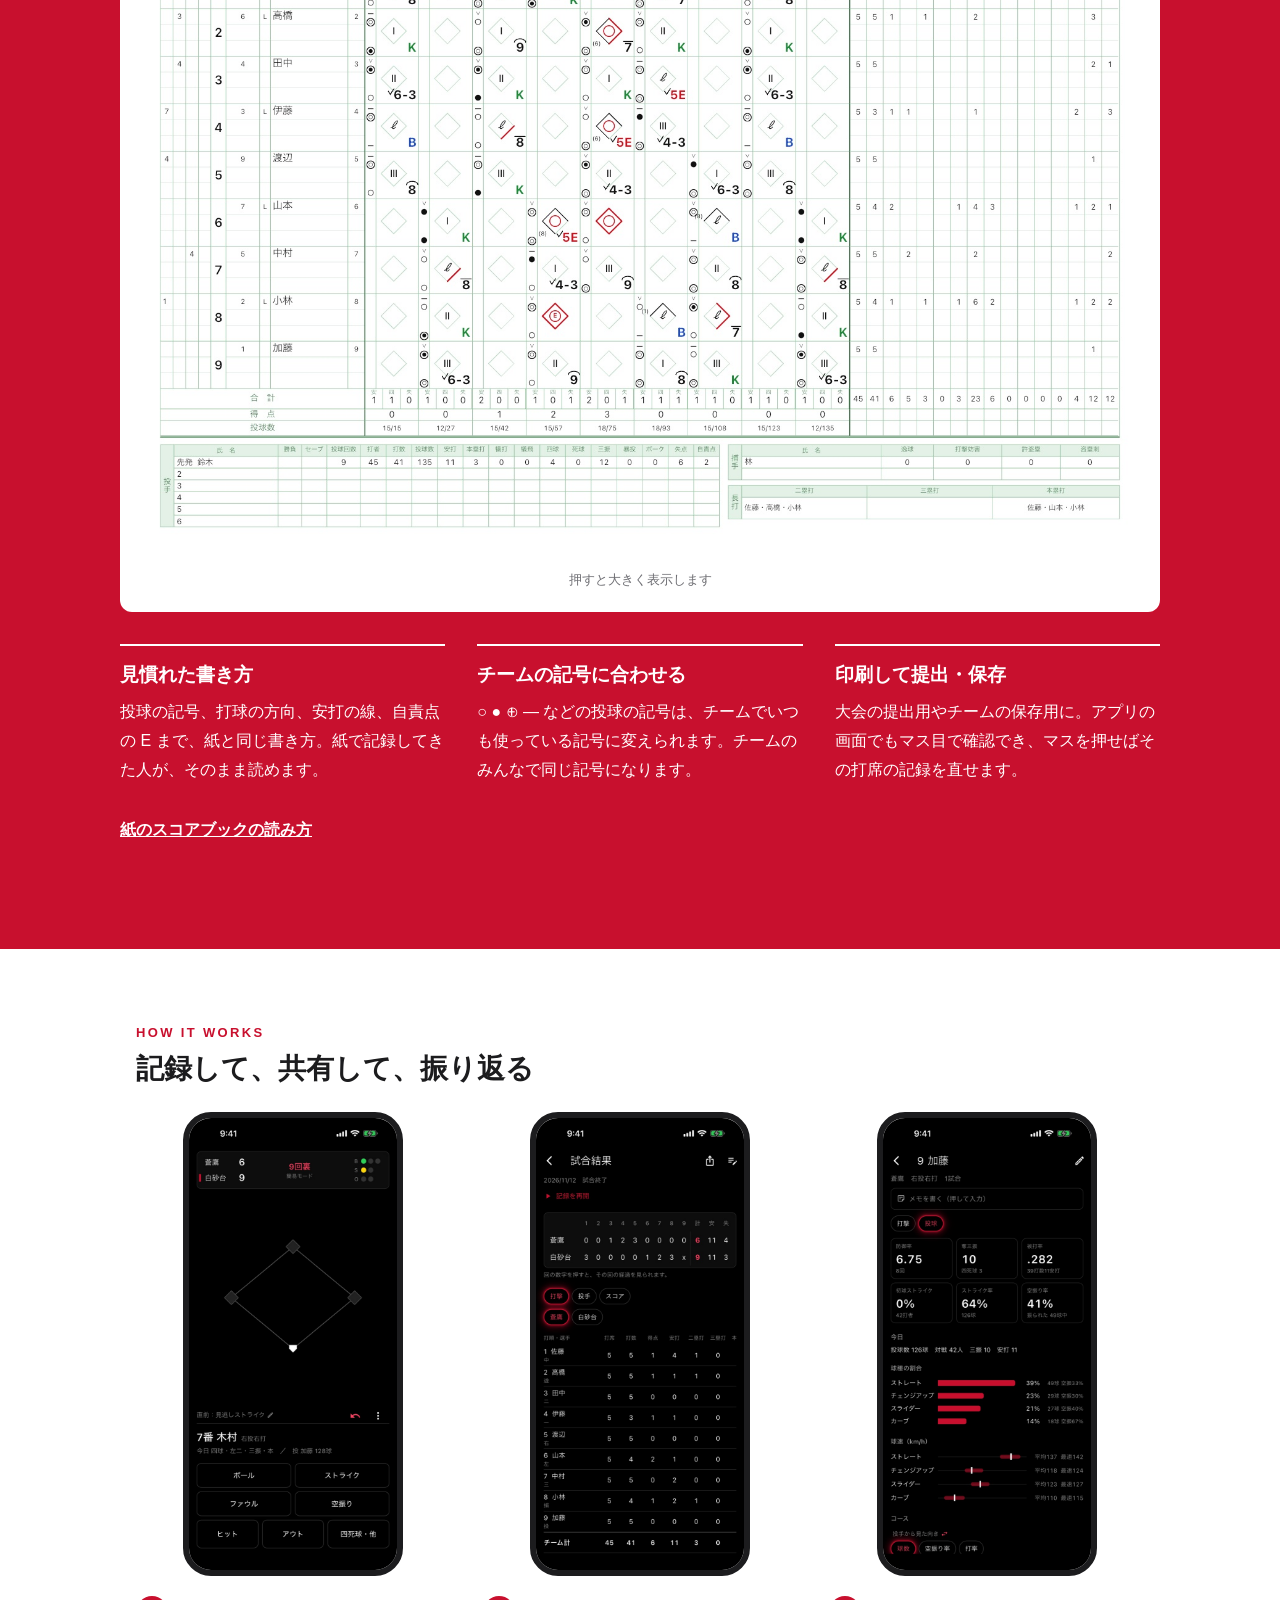
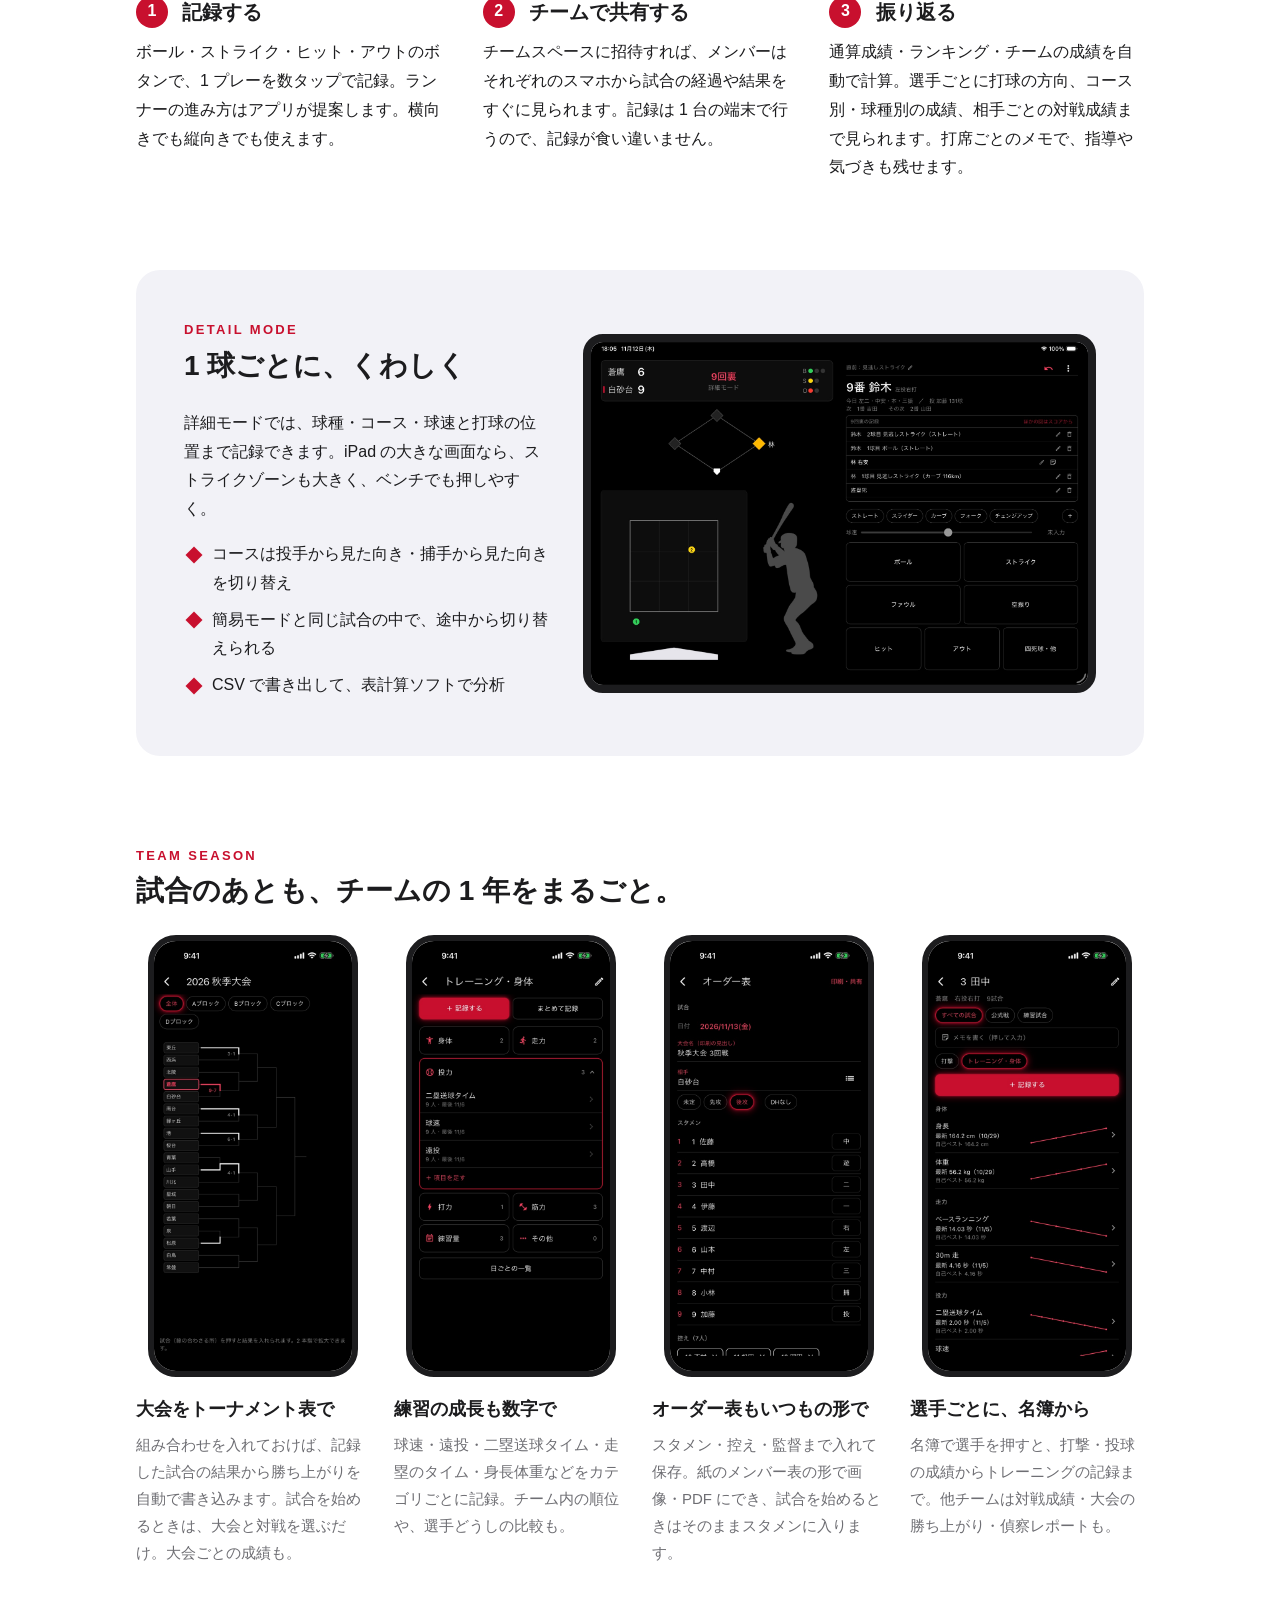
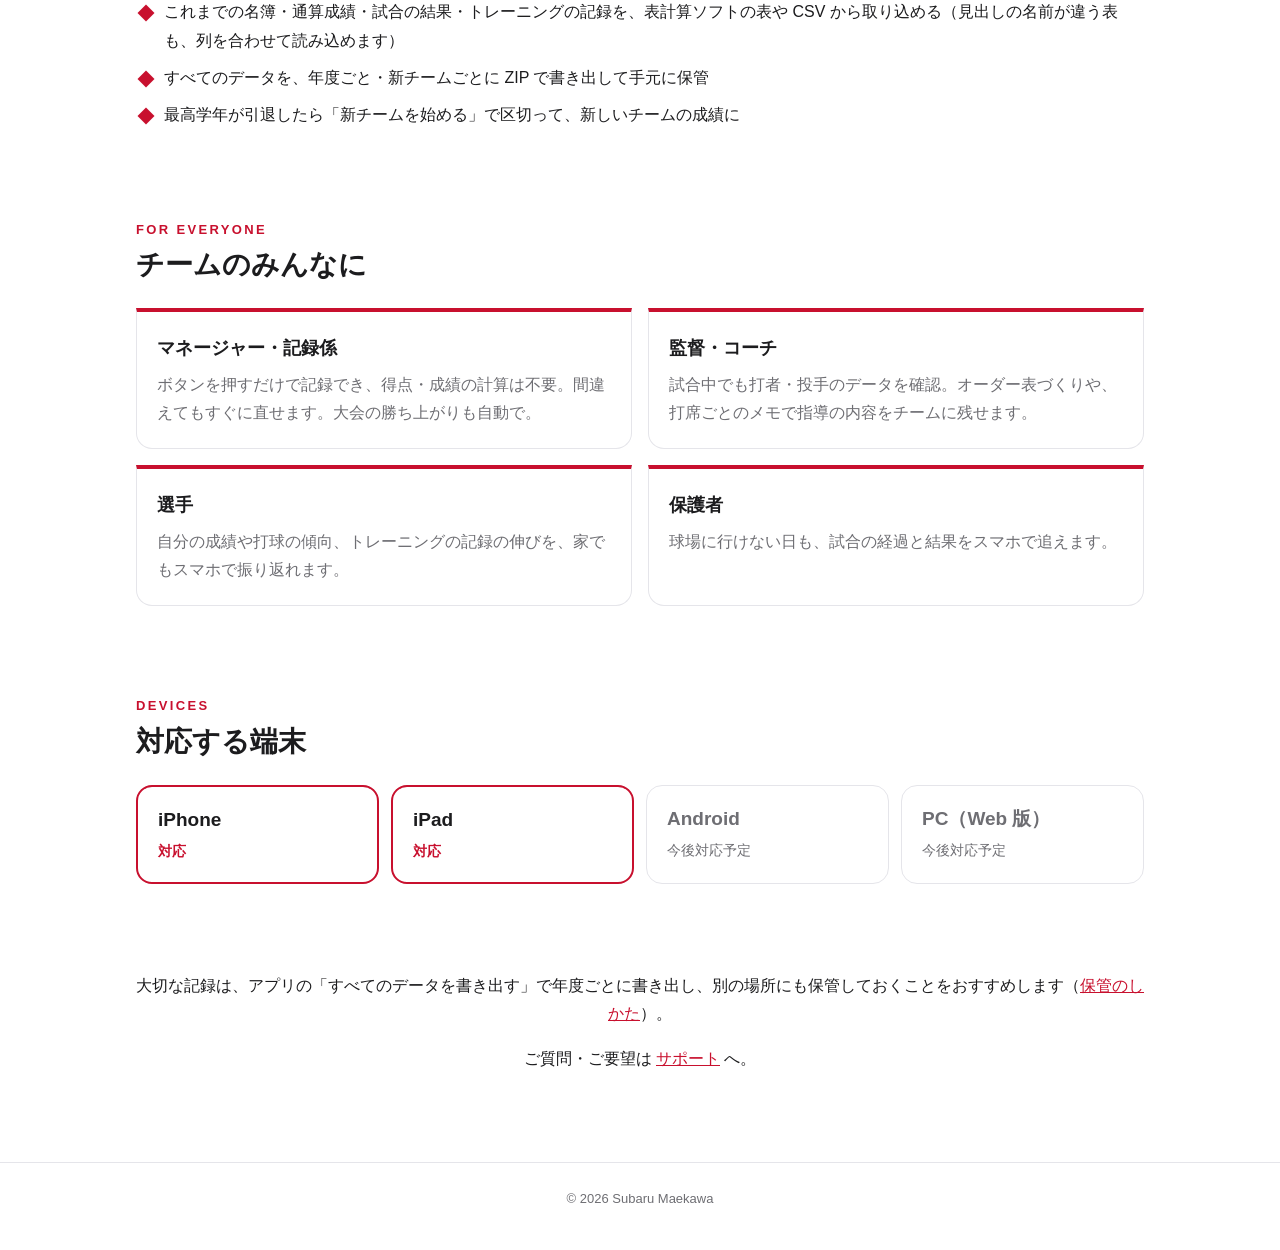
==== commit f6781400: "利用規約を公開し、プライバシーポリシーに有料のプランの購入（RevenueCat）を足した" ====
--- a/index.html
+++ b/index.html
@@ -33,6 +33,7 @@
     <a href="./" aria-current="page">トップ</a>
     <a href="support.html">サポート</a>
     <a href="privacy.html">プライバシーポリシー</a>
+    <a href="terms.html">利用規約</a>
   </nav>
 
   <section class="paper-band" aria-labelledby="paper-title">
